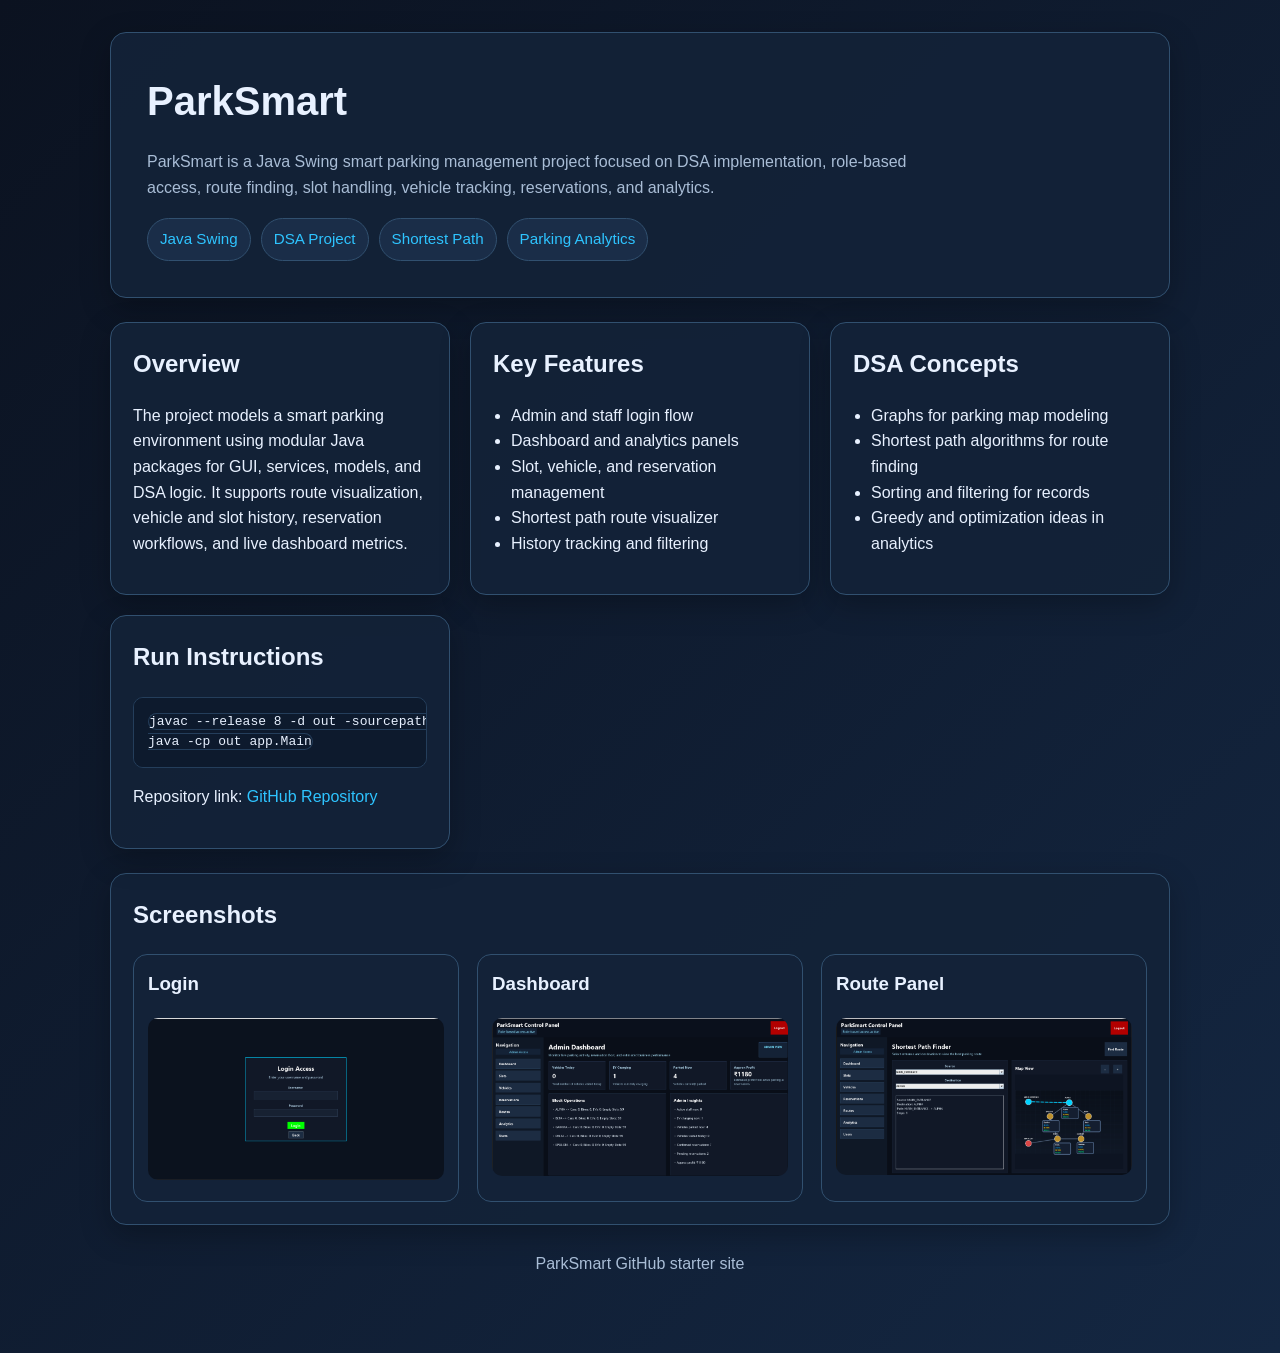
==== docs/index.html @ 6236d66e "Move docs folder to repository root for GitHub Pages" ====
<!DOCTYPE html>
<html lang="en">
<head>
    <meta charset="UTF-8">
    <meta name="viewport" content="width=device-width, initial-scale=1.0">
    <title>ParkSmart</title>
    <style>
        :root {
            --bg: #0b1220;
            --panel: #132238;
            --panel-2: #1a2d48;
            --text: #e8f1ff;
            --muted: #a9bdd6;
            --accent: #2ec4ff;
            --border: #31506f;
        }

        * {
            box-sizing: border-box;
        }

        body {
            margin: 0;
            font-family: Arial, sans-serif;
            background: linear-gradient(135deg, #0b1220, #142742);
            color: var(--text);
            line-height: 1.6;
        }

        .container {
            max-width: 1100px;
            margin: 0 auto;
            padding: 32px 20px 60px;
        }

        .hero,
        .card {
            background: rgba(19, 34, 56, 0.92);
            border: 1px solid var(--border);
            border-radius: 16px;
            box-shadow: 0 10px 30px rgba(0, 0, 0, 0.25);
        }

        .hero {
            padding: 36px;
            margin-bottom: 24px;
        }

        h1,
        h2,
        h3 {
            margin-top: 0;
        }

        h1 {
            font-size: 2.5rem;
            margin-bottom: 10px;
        }

        .subtitle {
            color: var(--muted);
            max-width: 760px;
        }

        .badges {
            display: flex;
            flex-wrap: wrap;
            gap: 10px;
            margin-top: 18px;
        }

        .badge {
            background: var(--panel-2);
            border: 1px solid var(--border);
            color: var(--accent);
            padding: 8px 12px;
            border-radius: 999px;
            font-size: 0.95rem;
        }

        .grid {
            display: grid;
            grid-template-columns: repeat(auto-fit, minmax(280px, 1fr));
            gap: 20px;
        }

        .card {
            padding: 22px;
        }

        ul {
            padding-left: 18px;
        }

        code,
        pre {
            background: #0d1a2d;
            border: 1px solid #243e5b;
            border-radius: 10px;
        }

        pre {
            padding: 14px;
            overflow-x: auto;
        }

        a {
            color: var(--accent);
            text-decoration: none;
        }

        a:hover {
            text-decoration: underline;
        }

        .shots {
            display: grid;
            grid-template-columns: repeat(auto-fit, minmax(260px, 1fr));
            gap: 18px;
        }

        .shot {
            background: var(--panel);
            border: 1px solid var(--border);
            border-radius: 14px;
            padding: 14px;
        }

        .placeholder {
            height: 170px;
            border-radius: 10px;
            border: 1px dashed #4d6d8f;
            display: flex;
            align-items: center;
            justify-content: center;
            color: var(--muted);
            background: #101c30;
        }

        .footer {
            color: var(--muted);
            margin-top: 26px;
            text-align: center;
        }
    </style>
</head>
<body>
    <div class="container">
        <section class="hero">
            <h1>ParkSmart</h1>
            <p class="subtitle">
                ParkSmart is a Java Swing smart parking management project focused on DSA implementation, role-based access, route finding, slot handling, vehicle tracking, reservations, and analytics.
            </p>

            <div class="badges">
                <span class="badge">Java Swing</span>
                <span class="badge">DSA Project</span>
                <span class="badge">Shortest Path</span>
                <span class="badge">Parking Analytics</span>
            </div>
        </section>

        <div class="grid">
            <section class="card">
                <h2>Overview</h2>
                <p>
                    The project models a smart parking environment using modular Java packages for GUI, services, models, and DSA logic. It supports route visualization, vehicle and slot history, reservation workflows, and live dashboard metrics.
                </p>
            </section>

            <section class="card">
                <h2>Key Features</h2>
                <ul>
                    <li>Admin and staff login flow</li>
                    <li>Dashboard and analytics panels</li>
                    <li>Slot, vehicle, and reservation management</li>
                    <li>Shortest path route visualizer</li>
                    <li>History tracking and filtering</li>
                </ul>
            </section>

            <section class="card">
                <h2>DSA Concepts</h2>
                <ul>
                    <li>Graphs for parking map modeling</li>
                    <li>Shortest path algorithms for route finding</li>
                    <li>Sorting and filtering for records</li>
                    <li>Greedy and optimization ideas in analytics</li>
                </ul>
            </section>

            <section class="card">
                <h2>Run Instructions</h2>
                <pre><code>javac --release 8 -d out -sourcepath src src/app/Main.java
java -cp out app.Main</code></pre>
                <p>
                    Repository link:
                    <a href="https://github.com/TAditya007/SEM-3-Project-ParkSmart-" target="_blank" rel="noopener noreferrer">
                        GitHub Repository
                    </a>
                </p>
            </section>
        </div>

        <section class="card" style="margin-top: 24px;">
            <h2>Screenshots</h2>
            <div class="shots">
                <div class="shot">
                    <h3>Login</h3>
                    <img src="../Parksmart/screenshots/login.png" alt="ParkSmart login screen" style="width: 100%; border-radius: 10px;">
                </div>
                <div class="shot">
                    <h3>Dashboard</h3>
                    <img src="../Parksmart/screenshots/dashboard.png" alt="ParkSmart dashboard" style="width: 100%; border-radius: 10px;">
                </div>
                <div class="shot">
                    <h3>Route Panel</h3>
                    <img src="../Parksmart/screenshots/route-panel.png" alt="ParkSmart route panel" style="width: 100%; border-radius: 10px;">
                </div>
            </div>
        </section>

        <p class="footer">ParkSmart GitHub starter site</p>
    </div>
</body>
</html>
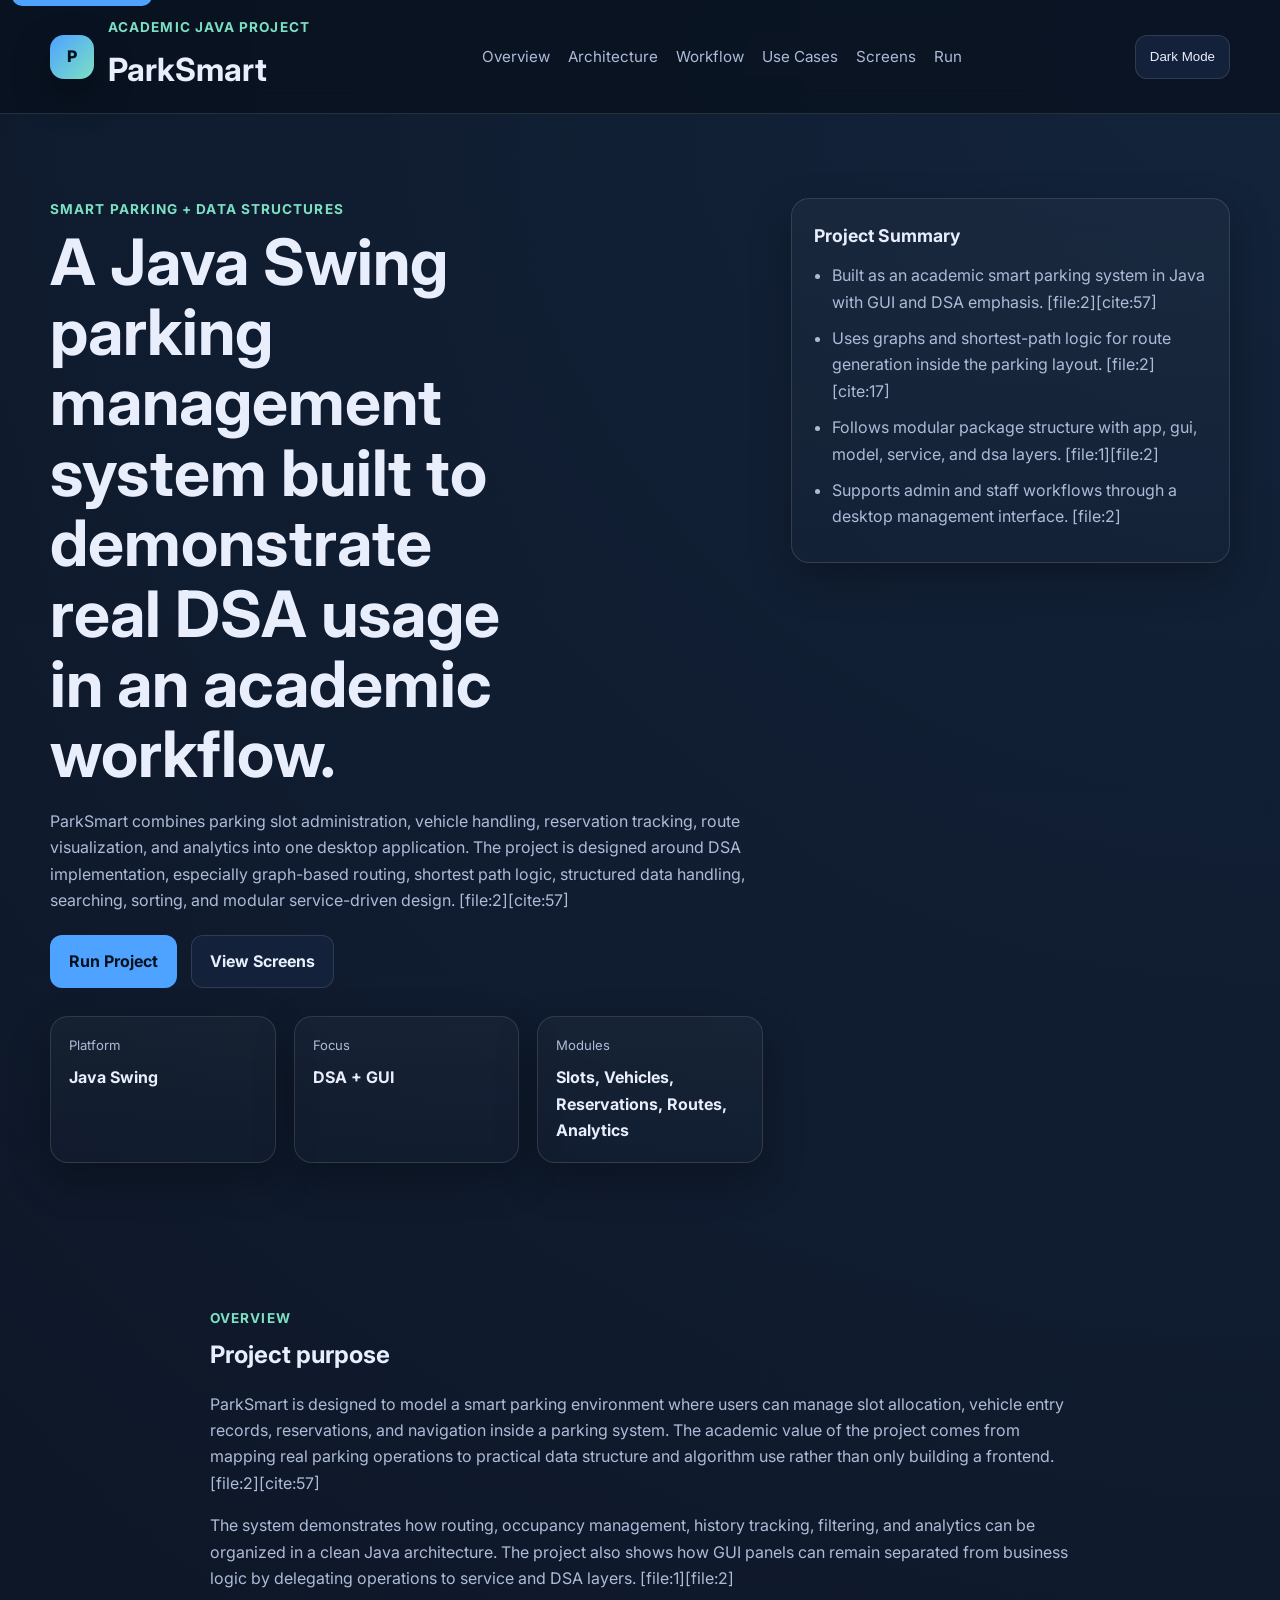
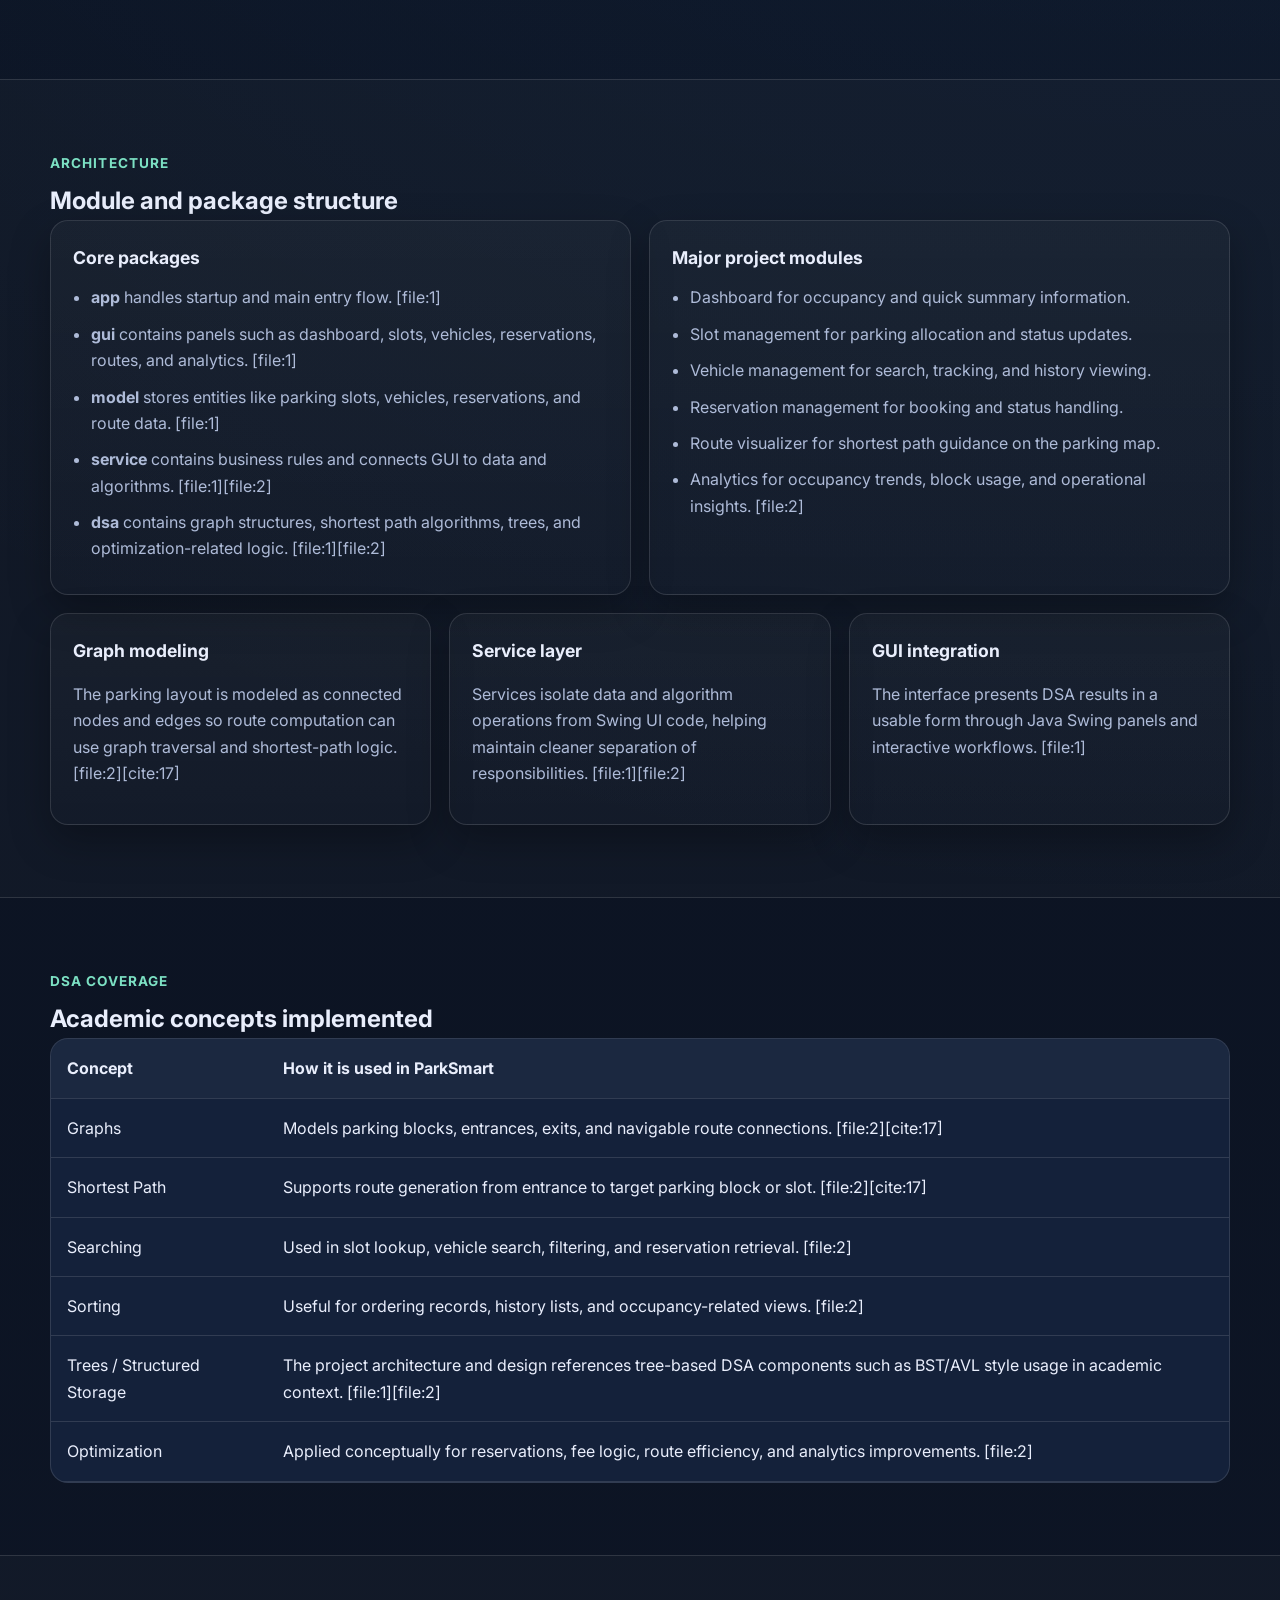
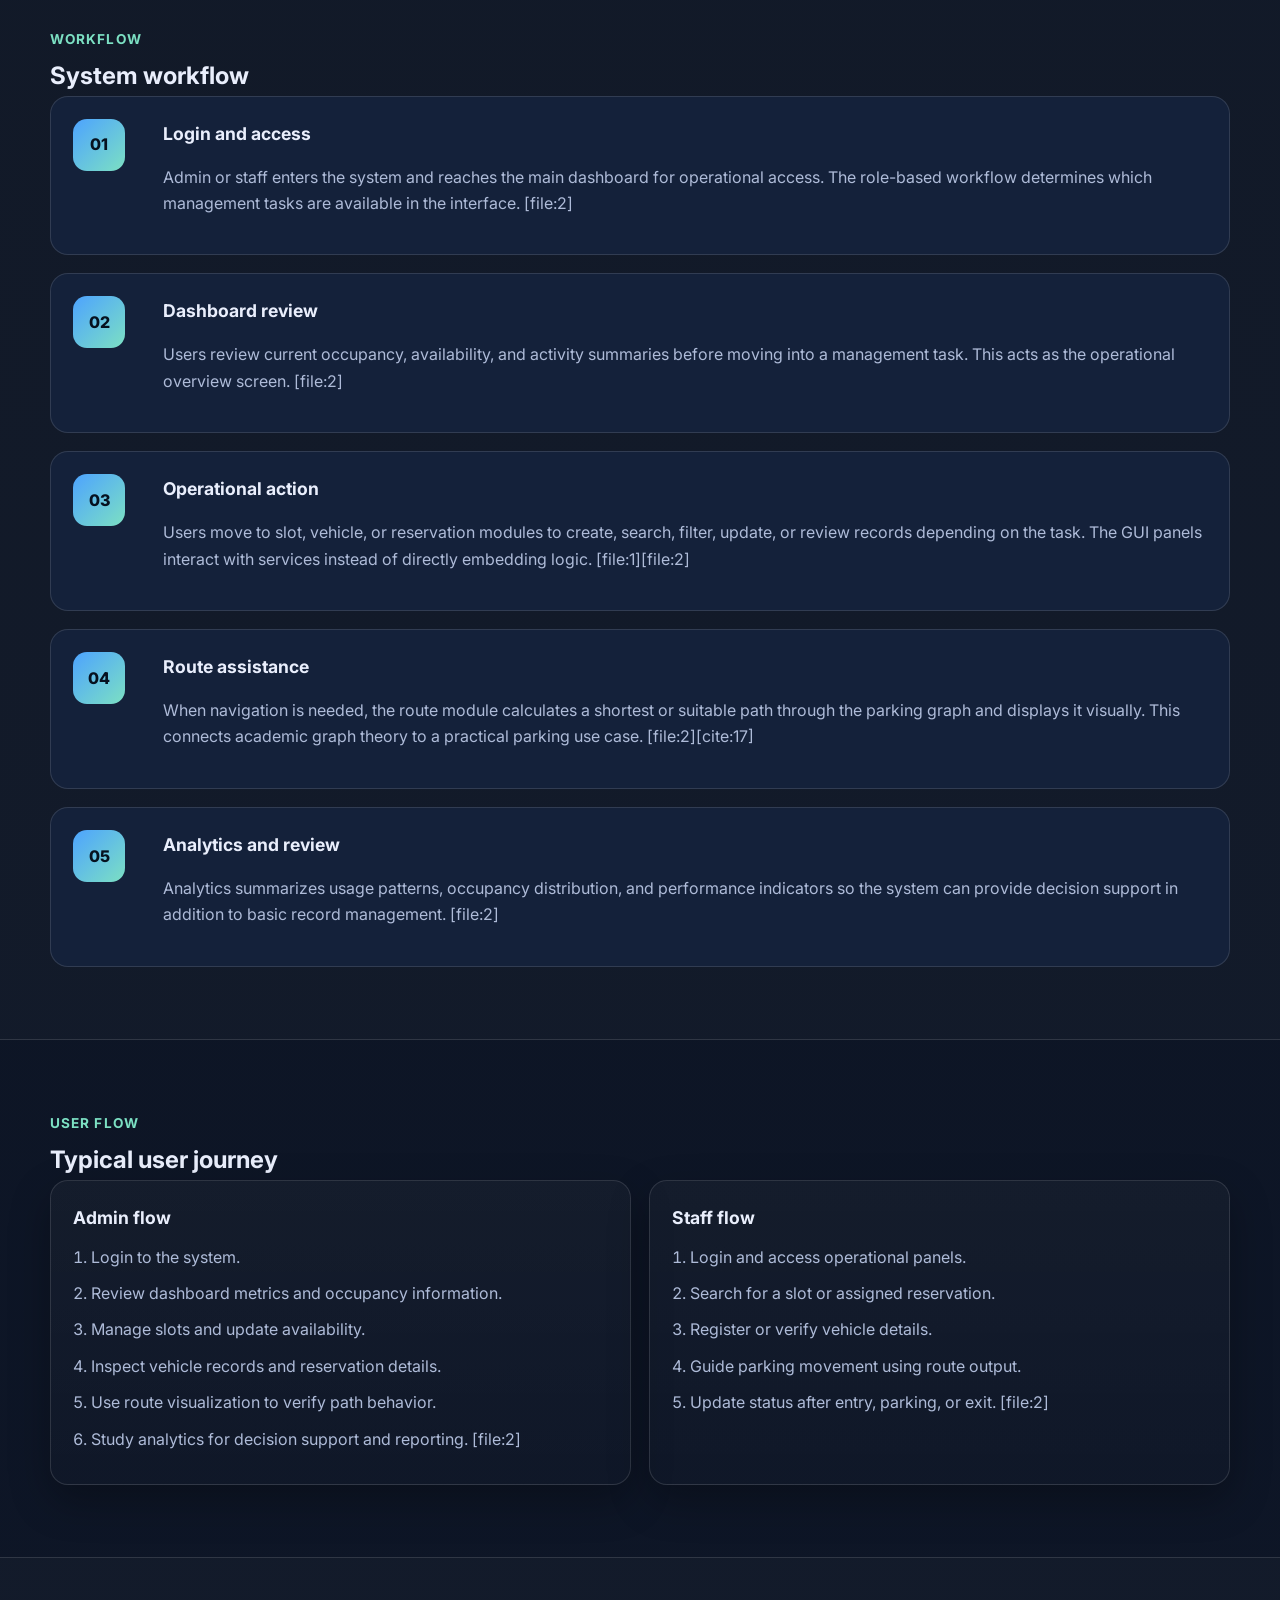
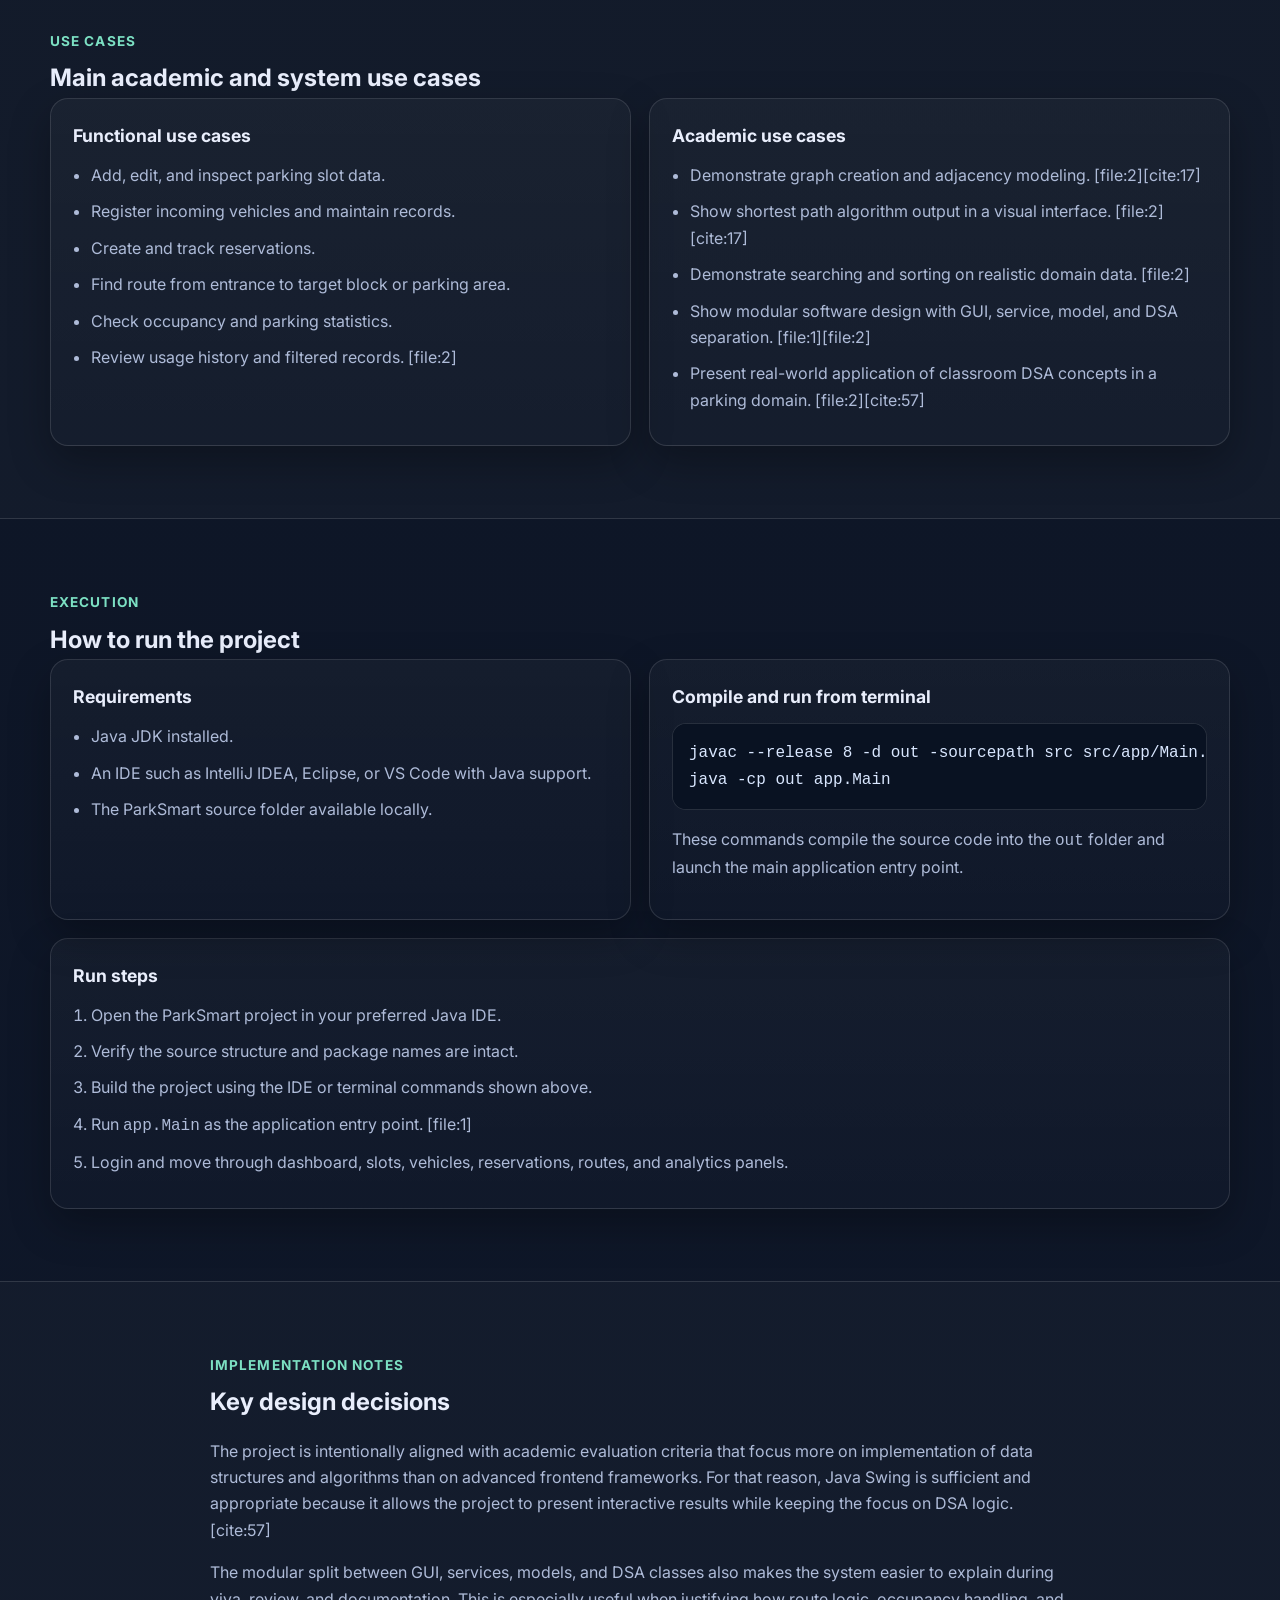
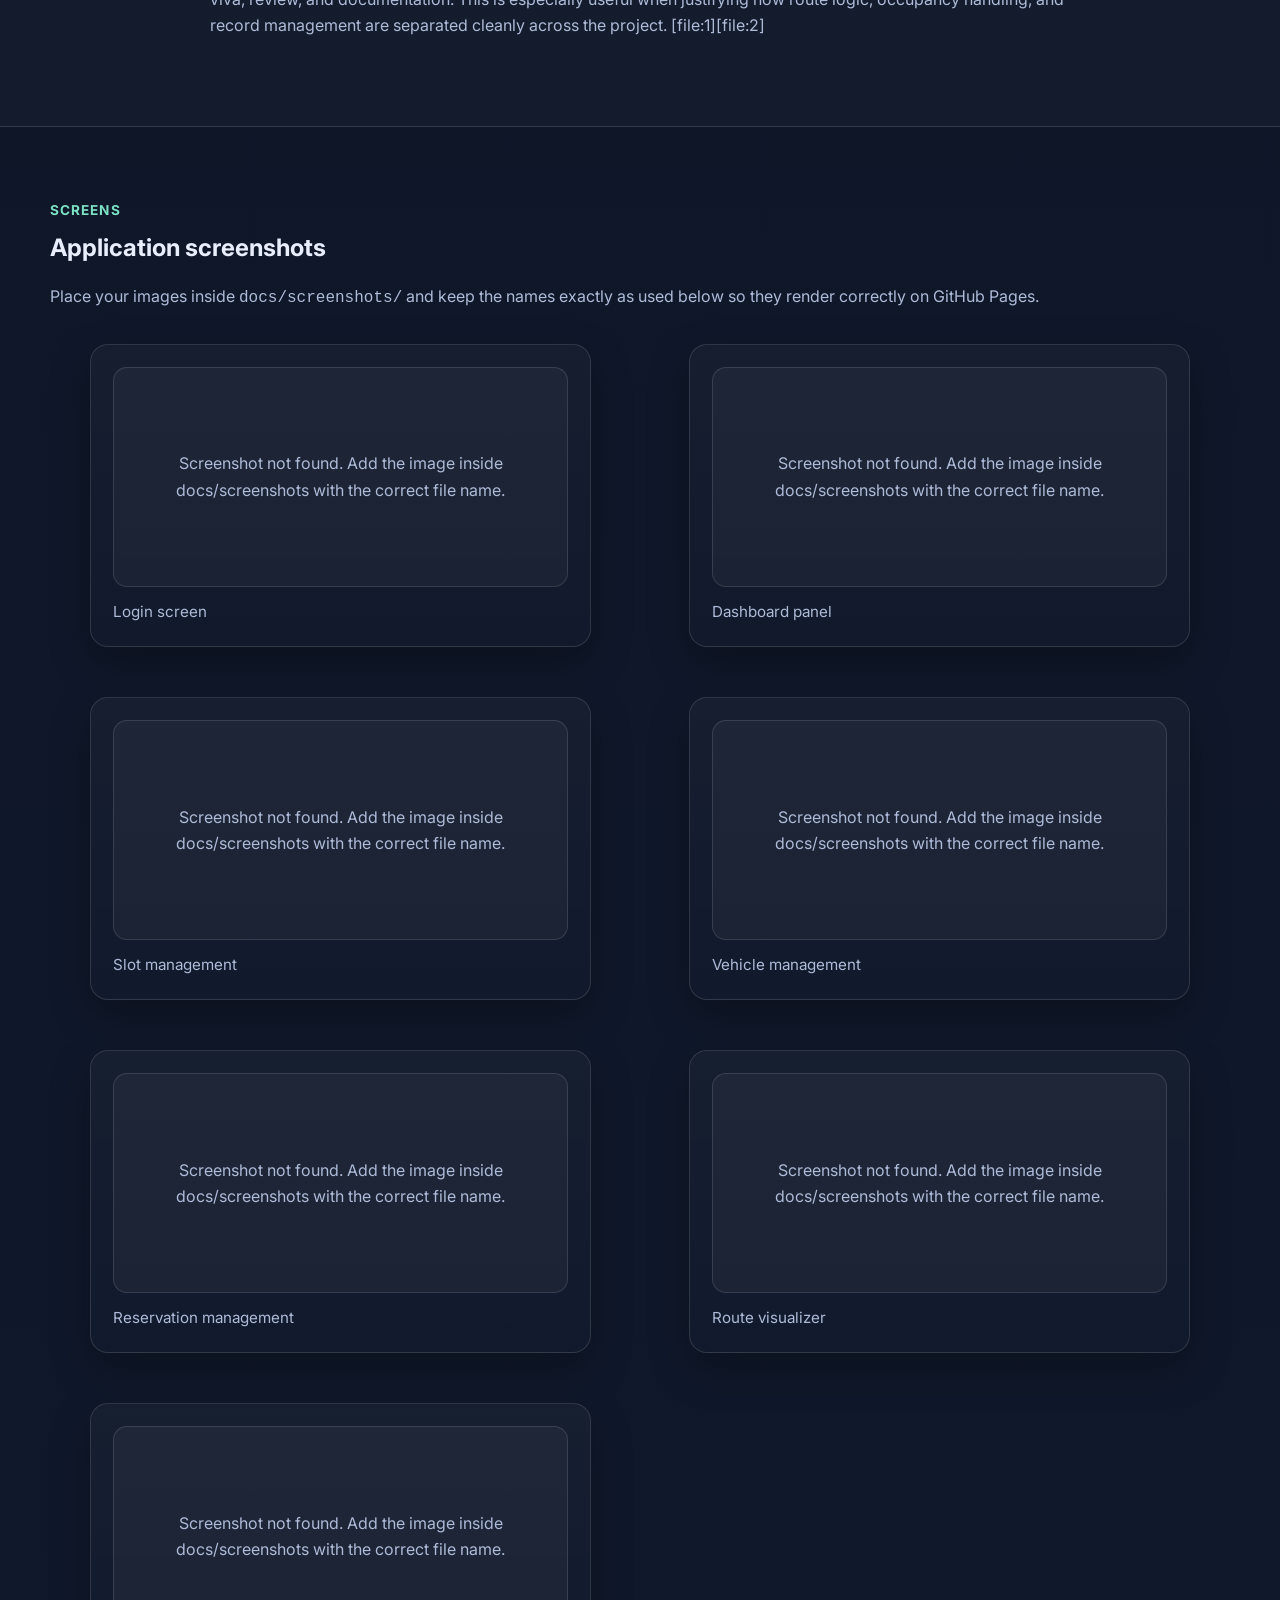
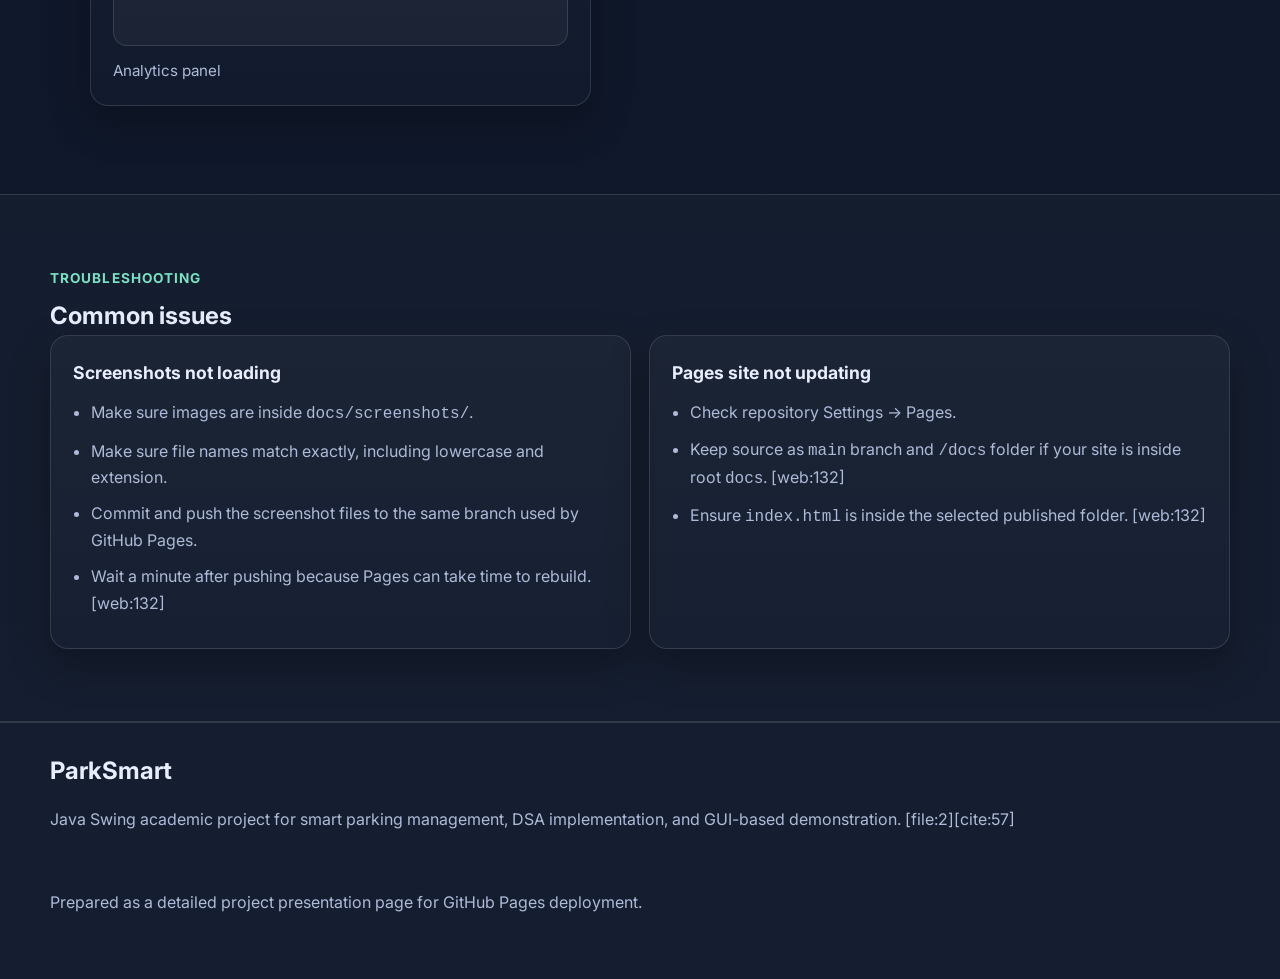
==== commit 70cb7a66: "Add detailed ParkSmart GitHub Pages site" ====
--- a/docs/index.html
+++ b/docs/index.html
@@ -1,226 +1,440 @@
 <!DOCTYPE html>
 <html lang="en">
 <head>
-    <meta charset="UTF-8">
-    <meta name="viewport" content="width=device-width, initial-scale=1.0">
-    <title>ParkSmart</title>
-    <style>
-        :root {
-            --bg: #0b1220;
-            --panel: #132238;
-            --panel-2: #1a2d48;
-            --text: #e8f1ff;
-            --muted: #a9bdd6;
-            --accent: #2ec4ff;
-            --border: #31506f;
-        }
-
-        * {
-            box-sizing: border-box;
-        }
-
-        body {
-            margin: 0;
-            font-family: Arial, sans-serif;
-            background: linear-gradient(135deg, #0b1220, #142742);
-            color: var(--text);
-            line-height: 1.6;
-        }
-
-        .container {
-            max-width: 1100px;
-            margin: 0 auto;
-            padding: 32px 20px 60px;
-        }
-
-        .hero,
-        .card {
-            background: rgba(19, 34, 56, 0.92);
-            border: 1px solid var(--border);
-            border-radius: 16px;
-            box-shadow: 0 10px 30px rgba(0, 0, 0, 0.25);
-        }
-
-        .hero {
-            padding: 36px;
-            margin-bottom: 24px;
-        }
-
-        h1,
-        h2,
-        h3 {
-            margin-top: 0;
-        }
-
-        h1 {
-            font-size: 2.5rem;
-            margin-bottom: 10px;
-        }
-
-        .subtitle {
-            color: var(--muted);
-            max-width: 760px;
-        }
-
-        .badges {
-            display: flex;
-            flex-wrap: wrap;
-            gap: 10px;
-            margin-top: 18px;
-        }
-
-        .badge {
-            background: var(--panel-2);
-            border: 1px solid var(--border);
-            color: var(--accent);
-            padding: 8px 12px;
-            border-radius: 999px;
-            font-size: 0.95rem;
-        }
-
-        .grid {
-            display: grid;
-            grid-template-columns: repeat(auto-fit, minmax(280px, 1fr));
-            gap: 20px;
-        }
-
-        .card {
-            padding: 22px;
-        }
-
-        ul {
-            padding-left: 18px;
-        }
-
-        code,
-        pre {
-            background: #0d1a2d;
-            border: 1px solid #243e5b;
-            border-radius: 10px;
-        }
-
-        pre {
-            padding: 14px;
-            overflow-x: auto;
-        }
-
-        a {
-            color: var(--accent);
-            text-decoration: none;
-        }
-
-        a:hover {
-            text-decoration: underline;
-        }
-
-        .shots {
-            display: grid;
-            grid-template-columns: repeat(auto-fit, minmax(260px, 1fr));
-            gap: 18px;
-        }
-
-        .shot {
-            background: var(--panel);
-            border: 1px solid var(--border);
-            border-radius: 14px;
-            padding: 14px;
-        }
-
-        .placeholder {
-            height: 170px;
-            border-radius: 10px;
-            border: 1px dashed #4d6d8f;
-            display: flex;
-            align-items: center;
-            justify-content: center;
-            color: var(--muted);
-            background: #101c30;
-        }
-
-        .footer {
-            color: var(--muted);
-            margin-top: 26px;
-            text-align: center;
-        }
-    </style>
+  <meta charset="UTF-8" />
+  <meta name="viewport" content="width=device-width, initial-scale=1.0" />
+  <title>ParkSmart | Smart Parking DSA Project</title>
+  <meta name="description" content="ParkSmart is a Java Swing smart parking management system built as an academic DSA project with graphs, shortest path algorithms, slot management, vehicle tracking, reservations, analytics, and admin/staff workflows.">
+  <link rel="preconnect" href="https://fonts.googleapis.com">
+  <link rel="preconnect" href="https://fonts.gstatic.com" crossorigin>
+  <link href="https://fonts.googleapis.com/css2?family=Inter:wght@400;500;600;700;800&display=swap" rel="stylesheet">
+  <link rel="stylesheet" href="style.css" />
 </head>
 <body>
-    <div class="container">
-        <section class="hero">
-            <h1>ParkSmart</h1>
-            <p class="subtitle">
-                ParkSmart is a Java Swing smart parking management project focused on DSA implementation, role-based access, route finding, slot handling, vehicle tracking, reservations, and analytics.
-            </p>
-
-            <div class="badges">
-                <span class="badge">Java Swing</span>
-                <span class="badge">DSA Project</span>
-                <span class="badge">Shortest Path</span>
-                <span class="badge">Parking Analytics</span>
+  <a class="skip-link" href="#main-content">Skip to content</a>
+
+  <header class="site-header">
+    <div class="container nav-wrap">
+      <div class="brand">
+        <div class="brand-mark" aria-hidden="true">P</div>
+        <div>
+          <p class="eyebrow">Academic Java Project</p>
+          <h1>ParkSmart</h1>
+        </div>
+      </div>
+
+      <nav class="site-nav" aria-label="Primary navigation">
+        <a href="#overview">Overview</a>
+        <a href="#architecture">Architecture</a>
+        <a href="#workflow">Workflow</a>
+        <a href="#use-cases">Use Cases</a>
+        <a href="#screens">Screens</a>
+        <a href="#run">Run</a>
+      </nav>
+
+      <button class="theme-toggle" data-theme-toggle aria-label="Toggle theme">
+        <span>Theme</span>
+      </button>
+    </div>
+  </header>
+
+  <main id="main-content">
+    <section class="hero section">
+      <div class="container hero-grid">
+        <div>
+          <p class="section-tag">Smart Parking + Data Structures</p>
+          <h2 class="hero-title">A Java Swing parking management system built to demonstrate real DSA usage in an academic workflow.</h2>
+          <p class="hero-text">
+            ParkSmart combines parking slot administration, vehicle handling, reservation tracking, route visualization, and analytics into one desktop application. The project is designed around DSA implementation, especially graph-based routing, shortest path logic, structured data handling, searching, sorting, and modular service-driven design. [file:2][cite:57]
+          </p>
+
+          <div class="hero-actions">
+            <a class="btn btn-primary" href="#run">Run Project</a>
+            <a class="btn btn-secondary" href="#screens">View Screens</a>
+          </div>
+
+          <div class="hero-stats">
+            <article class="stat-card">
+              <span class="stat-label">Platform</span>
+              <strong>Java Swing</strong>
+            </article>
+            <article class="stat-card">
+              <span class="stat-label">Focus</span>
+              <strong>DSA + GUI</strong>
+            </article>
+            <article class="stat-card">
+              <span class="stat-label">Modules</span>
+              <strong>Slots, Vehicles, Reservations, Routes, Analytics</strong>
+            </article>
+          </div>
+        </div>
+
+        <aside class="hero-panel">
+          <h3>Project Summary</h3>
+          <ul class="info-list">
+            <li>Built as an academic smart parking system in Java with GUI and DSA emphasis. [file:2][cite:57]</li>
+            <li>Uses graphs and shortest-path logic for route generation inside the parking layout. [file:2][cite:17]</li>
+            <li>Follows modular package structure with app, gui, model, service, and dsa layers. [file:1][file:2]</li>
+            <li>Supports admin and staff workflows through a desktop management interface. [file:2]</li>
+          </ul>
+        </aside>
+      </div>
+    </section>
+
+    <section id="overview" class="section">
+      <div class="container narrow">
+        <p class="section-tag">Overview</p>
+        <h2>Project purpose</h2>
+        <p>
+          ParkSmart is designed to model a smart parking environment where users can manage slot allocation, vehicle entry records, reservations, and navigation inside a parking system. The academic value of the project comes from mapping real parking operations to practical data structure and algorithm use rather than only building a frontend. [file:2][cite:57]
+        </p>
+        <p>
+          The system demonstrates how routing, occupancy management, history tracking, filtering, and analytics can be organized in a clean Java architecture. The project also shows how GUI panels can remain separated from business logic by delegating operations to service and DSA layers. [file:1][file:2]
+        </p>
+      </div>
+    </section>
+
+    <section id="architecture" class="section alt-section">
+      <div class="container">
+        <p class="section-tag">Architecture</p>
+        <h2>Module and package structure</h2>
+
+        <div class="grid two">
+          <article class="card">
+            <h3>Core packages</h3>
+            <ul class="info-list">
+              <li><strong>app</strong> handles startup and main entry flow. [file:1]</li>
+              <li><strong>gui</strong> contains panels such as dashboard, slots, vehicles, reservations, routes, and analytics. [file:1]</li>
+              <li><strong>model</strong> stores entities like parking slots, vehicles, reservations, and route data. [file:1]</li>
+              <li><strong>service</strong> contains business rules and connects GUI to data and algorithms. [file:1][file:2]</li>
+              <li><strong>dsa</strong> contains graph structures, shortest path algorithms, trees, and optimization-related logic. [file:1][file:2]</li>
+            </ul>
+          </article>
+
+          <article class="card">
+            <h3>Major project modules</h3>
+            <ul class="info-list">
+              <li>Dashboard for occupancy and quick summary information.</li>
+              <li>Slot management for parking allocation and status updates.</li>
+              <li>Vehicle management for search, tracking, and history viewing.</li>
+              <li>Reservation management for booking and status handling.</li>
+              <li>Route visualizer for shortest path guidance on the parking map.</li>
+              <li>Analytics for occupancy trends, block usage, and operational insights. [file:2]</li>
+            </ul>
+          </article>
+        </div>
+
+        <div class="grid three">
+          <article class="mini-card">
+            <h3>Graph modeling</h3>
+            <p>The parking layout is modeled as connected nodes and edges so route computation can use graph traversal and shortest-path logic. [file:2][cite:17]</p>
+          </article>
+          <article class="mini-card">
+            <h3>Service layer</h3>
+            <p>Services isolate data and algorithm operations from Swing UI code, helping maintain cleaner separation of responsibilities. [file:1][file:2]</p>
+          </article>
+          <article class="mini-card">
+            <h3>GUI integration</h3>
+            <p>The interface presents DSA results in a usable form through Java Swing panels and interactive workflows. [file:1]</p>
+          </article>
+        </div>
+      </div>
+    </section>
+
+    <section class="section">
+      <div class="container">
+        <p class="section-tag">DSA Coverage</p>
+        <h2>Academic concepts implemented</h2>
+
+        <div class="table-wrap">
+          <table>
+            <thead>
+              <tr>
+                <th>Concept</th>
+                <th>How it is used in ParkSmart</th>
+              </tr>
+            </thead>
+            <tbody>
+              <tr>
+                <td>Graphs</td>
+                <td>Models parking blocks, entrances, exits, and navigable route connections. [file:2][cite:17]</td>
+              </tr>
+              <tr>
+                <td>Shortest Path</td>
+                <td>Supports route generation from entrance to target parking block or slot. [file:2][cite:17]</td>
+              </tr>
+              <tr>
+                <td>Searching</td>
+                <td>Used in slot lookup, vehicle search, filtering, and reservation retrieval. [file:2]</td>
+              </tr>
+              <tr>
+                <td>Sorting</td>
+                <td>Useful for ordering records, history lists, and occupancy-related views. [file:2]</td>
+              </tr>
+              <tr>
+                <td>Trees / Structured Storage</td>
+                <td>The project architecture and design references tree-based DSA components such as BST/AVL style usage in academic context. [file:1][file:2]</td>
+              </tr>
+              <tr>
+                <td>Optimization</td>
+                <td>Applied conceptually for reservations, fee logic, route efficiency, and analytics improvements. [file:2]</td>
+              </tr>
+            </tbody>
+          </table>
+        </div>
+      </div>
+    </section>
+
+    <section id="workflow" class="section alt-section">
+      <div class="container">
+        <p class="section-tag">Workflow</p>
+        <h2>System workflow</h2>
+
+        <div class="timeline">
+          <article class="timeline-item">
+            <span class="step">01</span>
+            <div>
+              <h3>Login and access</h3>
+              <p>Admin or staff enters the system and reaches the main dashboard for operational access. The role-based workflow determines which management tasks are available in the interface. [file:2]</p>
             </div>
-        </section>
-
-        <div class="grid">
-            <section class="card">
-                <h2>Overview</h2>
-                <p>
-                    The project models a smart parking environment using modular Java packages for GUI, services, models, and DSA logic. It supports route visualization, vehicle and slot history, reservation workflows, and live dashboard metrics.
-                </p>
-            </section>
-
-            <section class="card">
-                <h2>Key Features</h2>
-                <ul>
-                    <li>Admin and staff login flow</li>
-                    <li>Dashboard and analytics panels</li>
-                    <li>Slot, vehicle, and reservation management</li>
-                    <li>Shortest path route visualizer</li>
-                    <li>History tracking and filtering</li>
-                </ul>
-            </section>
-
-            <section class="card">
-                <h2>DSA Concepts</h2>
-                <ul>
-                    <li>Graphs for parking map modeling</li>
-                    <li>Shortest path algorithms for route finding</li>
-                    <li>Sorting and filtering for records</li>
-                    <li>Greedy and optimization ideas in analytics</li>
-                </ul>
-            </section>
-
-            <section class="card">
-                <h2>Run Instructions</h2>
-                <pre><code>javac --release 8 -d out -sourcepath src src/app/Main.java
+          </article>
+
+          <article class="timeline-item">
+            <span class="step">02</span>
+            <div>
+              <h3>Dashboard review</h3>
+              <p>Users review current occupancy, availability, and activity summaries before moving into a management task. This acts as the operational overview screen. [file:2]</p>
+            </div>
+          </article>
+
+          <article class="timeline-item">
+            <span class="step">03</span>
+            <div>
+              <h3>Operational action</h3>
+              <p>Users move to slot, vehicle, or reservation modules to create, search, filter, update, or review records depending on the task. The GUI panels interact with services instead of directly embedding logic. [file:1][file:2]</p>
+            </div>
+          </article>
+
+          <article class="timeline-item">
+            <span class="step">04</span>
+            <div>
+              <h3>Route assistance</h3>
+              <p>When navigation is needed, the route module calculates a shortest or suitable path through the parking graph and displays it visually. This connects academic graph theory to a practical parking use case. [file:2][cite:17]</p>
+            </div>
+          </article>
+
+          <article class="timeline-item">
+            <span class="step">05</span>
+            <div>
+              <h3>Analytics and review</h3>
+              <p>Analytics summarizes usage patterns, occupancy distribution, and performance indicators so the system can provide decision support in addition to basic record management. [file:2]</p>
+            </div>
+          </article>
+        </div>
+      </div>
+    </section>
+
+    <section class="section">
+      <div class="container">
+        <p class="section-tag">User Flow</p>
+        <h2>Typical user journey</h2>
+
+        <div class="grid two">
+          <article class="card">
+            <h3>Admin flow</h3>
+            <ol class="ordered-list">
+              <li>Login to the system.</li>
+              <li>Review dashboard metrics and occupancy information.</li>
+              <li>Manage slots and update availability.</li>
+              <li>Inspect vehicle records and reservation details.</li>
+              <li>Use route visualization to verify path behavior.</li>
+              <li>Study analytics for decision support and reporting. [file:2]</li>
+            </ol>
+          </article>
+
+          <article class="card">
+            <h3>Staff flow</h3>
+            <ol class="ordered-list">
+              <li>Login and access operational panels.</li>
+              <li>Search for a slot or assigned reservation.</li>
+              <li>Register or verify vehicle details.</li>
+              <li>Guide parking movement using route output.</li>
+              <li>Update status after entry, parking, or exit. [file:2]</li>
+            </ol>
+          </article>
+        </div>
+      </div>
+    </section>
+
+    <section id="use-cases" class="section alt-section">
+      <div class="container">
+        <p class="section-tag">Use Cases</p>
+        <h2>Main academic and system use cases</h2>
+
+        <div class="grid two">
+          <article class="card">
+            <h3>Functional use cases</h3>
+            <ul class="info-list">
+              <li>Add, edit, and inspect parking slot data.</li>
+              <li>Register incoming vehicles and maintain records.</li>
+              <li>Create and track reservations.</li>
+              <li>Find route from entrance to target block or parking area.</li>
+              <li>Check occupancy and parking statistics.</li>
+              <li>Review usage history and filtered records. [file:2]</li>
+            </ul>
+          </article>
+
+          <article class="card">
+            <h3>Academic use cases</h3>
+            <ul class="info-list">
+              <li>Demonstrate graph creation and adjacency modeling. [file:2][cite:17]</li>
+              <li>Show shortest path algorithm output in a visual interface. [file:2][cite:17]</li>
+              <li>Demonstrate searching and sorting on realistic domain data. [file:2]</li>
+              <li>Show modular software design with GUI, service, model, and DSA separation. [file:1][file:2]</li>
+              <li>Present real-world application of classroom DSA concepts in a parking domain. [file:2][cite:57]</li>
+            </ul>
+          </article>
+        </div>
+      </div>
+    </section>
+
+    <section id="run" class="section">
+      <div class="container">
+        <p class="section-tag">Execution</p>
+        <h2>How to run the project</h2>
+
+        <div class="grid two">
+          <article class="card">
+            <h3>Requirements</h3>
+            <ul class="info-list">
+              <li>Java JDK installed.</li>
+              <li>An IDE such as IntelliJ IDEA, Eclipse, or VS Code with Java support.</li>
+              <li>The ParkSmart source folder available locally.</li>
+            </ul>
+          </article>
+
+          <article class="card">
+            <h3>Compile and run from terminal</h3>
+            <pre><code>javac --release 8 -d out -sourcepath src src/app/Main.java
 java -cp out app.Main</code></pre>
-                <p>
-                    Repository link:
-                    <a href="https://github.com/TAditya007/SEM-3-Project-ParkSmart-" target="_blank" rel="noopener noreferrer">
-                        GitHub Repository
-                    </a>
-                </p>
-            </section>
-        </div>
-
-        <section class="card" style="margin-top: 24px;">
-            <h2>Screenshots</h2>
-            <div class="shots">
-                <div class="shot">
-                    <h3>Login</h3>
-                    <img src="../Parksmart/screenshots/login.png" alt="ParkSmart login screen" style="width: 100%; border-radius: 10px;">
-                </div>
-                <div class="shot">
-                    <h3>Dashboard</h3>
-                    <img src="../Parksmart/screenshots/dashboard.png" alt="ParkSmart dashboard" style="width: 100%; border-radius: 10px;">
-                </div>
-                <div class="shot">
-                    <h3>Route Panel</h3>
-                    <img src="../Parksmart/screenshots/route-panel.png" alt="ParkSmart route panel" style="width: 100%; border-radius: 10px;">
-                </div>
-            </div>
-        </section>
-
-        <p class="footer">ParkSmart GitHub starter site</p>
+            <p class="note">These commands compile the source code into the <code>out</code> folder and launch the main application entry point.</p>
+          </article>
+        </div>
+
+        <article class="card wide-card">
+          <h3>Run steps</h3>
+          <ol class="ordered-list">
+            <li>Open the ParkSmart project in your preferred Java IDE.</li>
+            <li>Verify the source structure and package names are intact.</li>
+            <li>Build the project using the IDE or terminal commands shown above.</li>
+            <li>Run <code>app.Main</code> as the application entry point. [file:1]</li>
+            <li>Login and move through dashboard, slots, vehicles, reservations, routes, and analytics panels.</li>
+          </ol>
+        </article>
+      </div>
+    </section>
+
+    <section class="section alt-section">
+      <div class="container narrow">
+        <p class="section-tag">Implementation Notes</p>
+        <h2>Key design decisions</h2>
+        <p>
+          The project is intentionally aligned with academic evaluation criteria that focus more on implementation of data structures and algorithms than on advanced frontend frameworks. For that reason, Java Swing is sufficient and appropriate because it allows the project to present interactive results while keeping the focus on DSA logic. [cite:57]
+        </p>
+        <p>
+          The modular split between GUI, services, models, and DSA classes also makes the system easier to explain during viva, review, and documentation. This is especially useful when justifying how route logic, occupancy handling, and record management are separated cleanly across the project. [file:1][file:2]
+        </p>
+      </div>
+    </section>
+
+    <section id="screens" class="section">
+      <div class="container">
+        <p class="section-tag">Screens</p>
+        <h2>Application screenshots</h2>
+        <p class="section-intro">
+          Place your images inside <code>docs/screenshots/</code> and keep the names exactly as used below so they render correctly on GitHub Pages.
+        </p>
+
+        <div class="gallery">
+          <figure class="shot-card">
+            <img src="screenshots/login.png" alt="ParkSmart login screen" width="1280" height="720" loading="lazy">
+            <figcaption>Login screen</figcaption>
+          </figure>
+
+          <figure class="shot-card">
+            <img src="screenshots/dashboard.png" alt="ParkSmart dashboard panel" width="1280" height="720" loading="lazy">
+            <figcaption>Dashboard panel</figcaption>
+          </figure>
+
+          <figure class="shot-card">
+            <img src="screenshots/slots.png" alt="ParkSmart slot management panel" width="1280" height="720" loading="lazy">
+            <figcaption>Slot management</figcaption>
+          </figure>
+
+          <figure class="shot-card">
+            <img src="screenshots/vehicles.png" alt="ParkSmart vehicle management panel" width="1280" height="720" loading="lazy">
+            <figcaption>Vehicle management</figcaption>
+          </figure>
+
+          <figure class="shot-card">
+            <img src="screenshots/reservations.png" alt="ParkSmart reservation management panel" width="1280" height="720" loading="lazy">
+            <figcaption>Reservation management</figcaption>
+          </figure>
+
+          <figure class="shot-card">
+            <img src="screenshots/routes.png" alt="ParkSmart route visualizer panel" width="1280" height="720" loading="lazy">
+            <figcaption>Route visualizer</figcaption>
+          </figure>
+
+          <figure class="shot-card">
+            <img src="screenshots/analytics.png" alt="ParkSmart analytics panel" width="1280" height="720" loading="lazy">
+            <figcaption>Analytics panel</figcaption>
+          </figure>
+        </div>
+      </div>
+    </section>
+
+    <section class="section alt-section">
+      <div class="container">
+        <p class="section-tag">Troubleshooting</p>
+        <h2>Common issues</h2>
+
+        <div class="grid two">
+          <article class="card">
+            <h3>Screenshots not loading</h3>
+            <ul class="info-list">
+              <li>Make sure images are inside <code>docs/screenshots/</code>.</li>
+              <li>Make sure file names match exactly, including lowercase and extension.</li>
+              <li>Commit and push the screenshot files to the same branch used by GitHub Pages.</li>
+              <li>Wait a minute after pushing because Pages can take time to rebuild. [web:132]</li>
+            </ul>
+          </article>
+
+          <article class="card">
+            <h3>Pages site not updating</h3>
+            <ul class="info-list">
+              <li>Check repository Settings → Pages.</li>
+              <li>Keep source as <code>main</code> branch and <code>/docs</code> folder if your site is inside root <code>docs</code>. [web:132]</li>
+              <li>Ensure <code>index.html</code> is inside the selected published folder. [web:132]</li>
+            </ul>
+          </article>
+        </div>
+      </div>
+    </section>
+  </main>
+
+  <footer class="site-footer">
+    <div class="container footer-wrap">
+      <div>
+        <h2>ParkSmart</h2>
+        <p>Java Swing academic project for smart parking management, DSA implementation, and GUI-based demonstration. [file:2][cite:57]</p>
+      </div>
+      <div>
+        <p class="footer-note">Prepared as a detailed project presentation page for GitHub Pages deployment.</p>
+      </div>
     </div>
+  </footer>
+
+  <script src="script.js" defer></script>
 </body>
 </html>
--- a/docs/style.css
+++ b/docs/style.css
@@ -0,0 +1,442 @@
+:root,
+[data-theme="light"] {
+  --bg: #0b1220;
+  --bg-soft: #10192c;
+  --panel: #14213a;
+  --panel-2: #1a2b4d;
+  --line: rgba(255, 255, 255, 0.12);
+  --text: #e9eefc;
+  --muted: #aebbd8;
+  --primary: #4da3ff;
+  --primary-2: #78bbff;
+  --accent: #7ce0c3;
+  --shadow: 0 16px 40px rgba(0, 0, 0, 0.28);
+  --radius: 18px;
+  --radius-sm: 12px;
+  --container: 1180px;
+}
+
+[data-theme="dark"] {
+  --bg: #07101d;
+  --bg-soft: #0d1728;
+  --panel: #12203a;
+  --panel-2: #1a2b4a;
+  --line: rgba(255, 255, 255, 0.12);
+  --text: #eef4ff;
+  --muted: #a6b5d1;
+  --primary: #5aa8ff;
+  --primary-2: #8ac3ff;
+  --accent: #85e5cb;
+  --shadow: 0 16px 40px rgba(0, 0, 0, 0.35);
+}
+
+*,
+*::before,
+*::after {
+  box-sizing: border-box;
+}
+
+html {
+  scroll-behavior: smooth;
+}
+
+body {
+  margin: 0;
+  font-family: "Inter", sans-serif;
+  background:
+    radial-gradient(circle at top right, rgba(77, 163, 255, 0.12), transparent 28%),
+    linear-gradient(180deg, var(--bg) 0%, var(--bg-soft) 100%);
+  color: var(--text);
+  line-height: 1.65;
+}
+
+img {
+  max-width: 100%;
+  display: block;
+  border-radius: 14px;
+}
+
+a {
+  color: inherit;
+  text-decoration: none;
+}
+
+code,
+pre {
+  font-family: "Consolas", "Courier New", monospace;
+}
+
+.skip-link {
+  position: absolute;
+  left: 12px;
+  top: -40px;
+  background: var(--primary);
+  color: #04111f;
+  padding: 10px 14px;
+  border-radius: 10px;
+  z-index: 1000;
+}
+
+.skip-link:focus {
+  top: 12px;
+}
+
+.container {
+  width: min(100% - 32px, var(--container));
+  margin: 0 auto;
+}
+
+.narrow {
+  max-width: 860px;
+}
+
+.section {
+  padding: 72px 0;
+}
+
+.alt-section {
+  background: rgba(255, 255, 255, 0.02);
+  border-top: 1px solid var(--line);
+  border-bottom: 1px solid var(--line);
+}
+
+.site-header {
+  position: sticky;
+  top: 0;
+  z-index: 50;
+  backdrop-filter: blur(14px);
+  background: rgba(7, 16, 29, 0.72);
+  border-bottom: 1px solid var(--line);
+}
+
+.nav-wrap {
+  display: flex;
+  align-items: center;
+  justify-content: space-between;
+  gap: 20px;
+  padding: 16px 0;
+}
+
+.brand {
+  display: flex;
+  align-items: center;
+  gap: 14px;
+}
+
+.brand-mark {
+  width: 44px;
+  height: 44px;
+  display: grid;
+  place-items: center;
+  background: linear-gradient(135deg, var(--primary), var(--accent));
+  color: #04111f;
+  font-weight: 800;
+  border-radius: 14px;
+  box-shadow: var(--shadow);
+}
+
+.eyebrow,
+.section-tag {
+  margin: 0 0 6px;
+  color: var(--accent);
+  font-size: 0.85rem;
+  font-weight: 700;
+  letter-spacing: 0.08em;
+  text-transform: uppercase;
+}
+
+.brand h1,
+.hero-title,
+h2,
+h3 {
+  margin: 0;
+}
+
+.site-nav {
+  display: flex;
+  gap: 18px;
+  flex-wrap: wrap;
+}
+
+.site-nav a {
+  color: var(--muted);
+  font-size: 0.95rem;
+}
+
+.site-nav a:hover,
+.site-nav a:focus-visible {
+  color: var(--text);
+}
+
+.theme-toggle {
+  border: 1px solid var(--line);
+  background: var(--panel);
+  color: var(--text);
+  padding: 10px 14px;
+  border-radius: 12px;
+  min-height: 44px;
+}
+
+.hero {
+  padding-top: 84px;
+}
+
+.hero-grid {
+  display: grid;
+  grid-template-columns: 1.3fr 0.8fr;
+  gap: 28px;
+  align-items: start;
+}
+
+.hero-title {
+  font-size: clamp(2.2rem, 5vw, 4rem);
+  line-height: 1.1;
+  margin-bottom: 18px;
+  max-width: 12ch;
+}
+
+.hero-text,
+.section-intro,
+.note,
+p {
+  color: var(--muted);
+}
+
+.hero-text {
+  max-width: 70ch;
+  margin-bottom: 22px;
+}
+
+.hero-actions {
+  display: flex;
+  gap: 14px;
+  flex-wrap: wrap;
+  margin-bottom: 28px;
+}
+
+.btn {
+  display: inline-flex;
+  align-items: center;
+  justify-content: center;
+  min-height: 46px;
+  padding: 12px 18px;
+  border-radius: 12px;
+  border: 1px solid var(--line);
+  font-weight: 700;
+}
+
+.btn-primary {
+  background: var(--primary);
+  color: #07101d;
+  border-color: transparent;
+}
+
+.btn-secondary {
+  background: var(--panel);
+  color: var(--text);
+}
+
+.hero-stats,
+.grid,
+.gallery {
+  display: grid;
+  gap: 18px;
+}
+
+.hero-stats {
+  grid-template-columns: repeat(3, minmax(0, 1fr));
+}
+
+.stat-card,
+.card,
+.mini-card,
+.hero-panel,
+.shot-card {
+  background: linear-gradient(180deg, rgba(255,255,255,0.03), rgba(255,255,255,0.01));
+  border: 1px solid var(--line);
+  border-radius: var(--radius);
+  box-shadow: var(--shadow);
+}
+
+.stat-card {
+  padding: 18px;
+}
+
+.stat-label {
+  display: block;
+  color: var(--muted);
+  font-size: 0.82rem;
+  margin-bottom: 8px;
+}
+
+.hero-panel,
+.card,
+.mini-card,
+.shot-card {
+  padding: 22px;
+}
+
+.hero-panel h3,
+.card h3,
+.mini-card h3,
+.timeline-item h3 {
+  margin-bottom: 12px;
+  font-size: 1.1rem;
+}
+
+.info-list,
+.ordered-list {
+  margin: 0;
+  padding-left: 18px;
+  color: var(--muted);
+}
+
+.info-list li,
+.ordered-list li {
+  margin-bottom: 10px;
+}
+
+.grid.two {
+  grid-template-columns: repeat(2, minmax(0, 1fr));
+}
+
+.grid.three {
+  grid-template-columns: repeat(3, minmax(0, 1fr));
+  margin-top: 18px;
+}
+
+.table-wrap {
+  overflow-x: auto;
+  border: 1px solid var(--line);
+  border-radius: var(--radius);
+  background: var(--panel);
+}
+
+table {
+  width: 100%;
+  border-collapse: collapse;
+}
+
+th,
+td {
+  text-align: left;
+  padding: 16px;
+  border-bottom: 1px solid var(--line);
+  vertical-align: top;
+}
+
+th {
+  color: var(--text);
+  background: rgba(255, 255, 255, 0.03);
+}
+
+.timeline {
+  display: grid;
+  gap: 18px;
+}
+
+.timeline-item {
+  display: grid;
+  grid-template-columns: 72px 1fr;
+  gap: 18px;
+  align-items: start;
+  background: var(--panel);
+  border: 1px solid var(--line);
+  border-radius: var(--radius);
+  padding: 22px;
+}
+
+.step {
+  width: 52px;
+  height: 52px;
+  border-radius: 14px;
+  display: grid;
+  place-items: center;
+  background: linear-gradient(135deg, var(--primary), var(--accent));
+  color: #06111f;
+  font-weight: 800;
+}
+
+pre {
+  margin: 0;
+  padding: 16px;
+  border-radius: 14px;
+  background: #091222;
+  color: #d9e7ff;
+  overflow-x: auto;
+  border: 1px solid var(--line);
+}
+
+.wide-card {
+  margin-top: 18px;
+}
+
+.gallery {
+  grid-template-columns: repeat(2, minmax(0, 1fr));
+}
+
+.shot-card img {
+  aspect-ratio: 16 / 9;
+  object-fit: cover;
+  background: rgba(255, 255, 255, 0.04);
+}
+
+.shot-card figcaption {
+  margin-top: 12px;
+  color: var(--muted);
+  font-size: 0.95rem;
+}
+
+.site-footer {
+  border-top: 1px solid var(--line);
+  padding: 28px 0 48px;
+  background: rgba(255, 255, 255, 0.02);
+}
+
+.footer-wrap {
+  display: flex;
+  justify-content: space-between;
+  gap: 24px;
+  flex-wrap: wrap;
+}
+
+.footer-note {
+  color: var(--muted);
+}
+
+@media (max-width: 1024px) {
+  .hero-grid,
+  .grid.two,
+  .grid.three,
+  .gallery {
+    grid-template-columns: 1fr;
+  }
+
+  .hero-stats {
+    grid-template-columns: 1fr;
+  }
+}
+
+@media (max-width: 760px) {
+  .nav-wrap {
+    align-items: flex-start;
+    flex-direction: column;
+  }
+
+  .site-nav {
+    width: 100%;
+    gap: 12px;
+  }
+
+  .timeline-item {
+    grid-template-columns: 1fr;
+  }
+
+  .section {
+    padding: 56px 0;
+  }
+
+  .hero {
+    padding-top: 56px;
+  }
+}
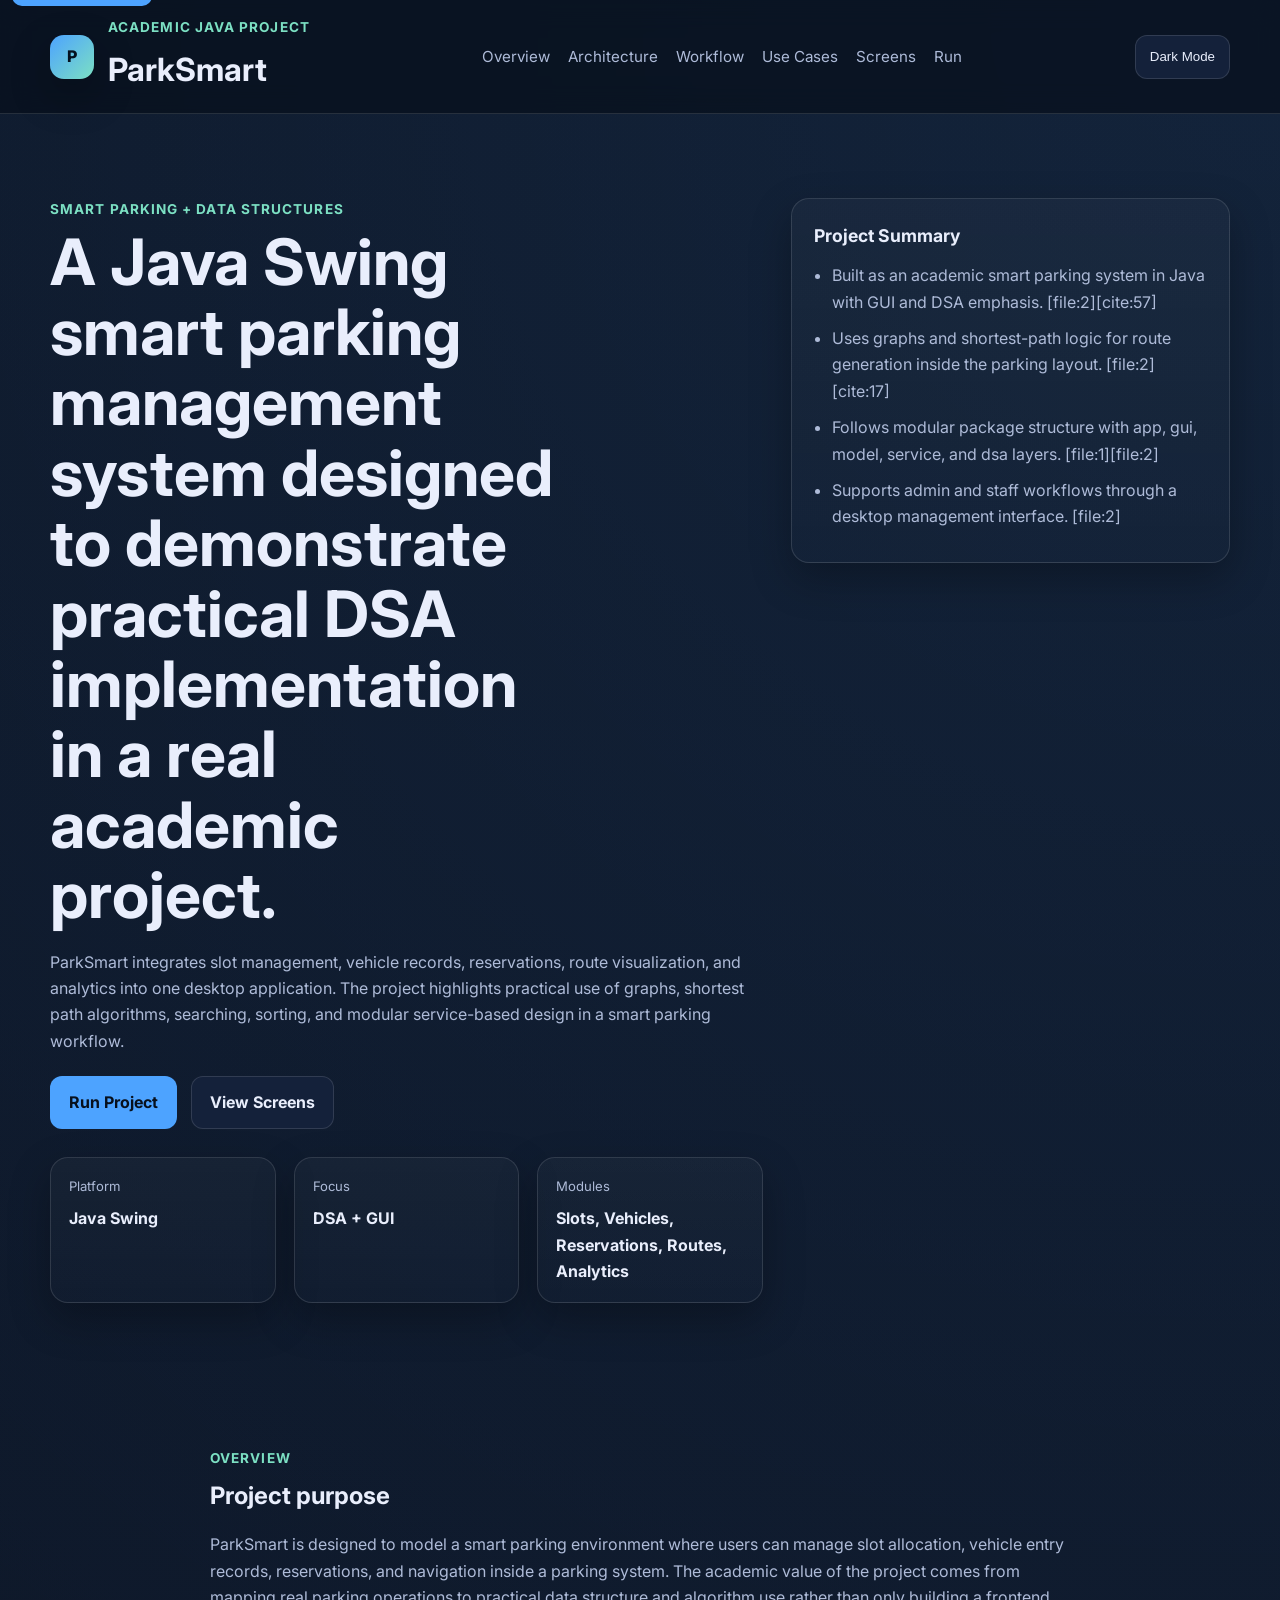
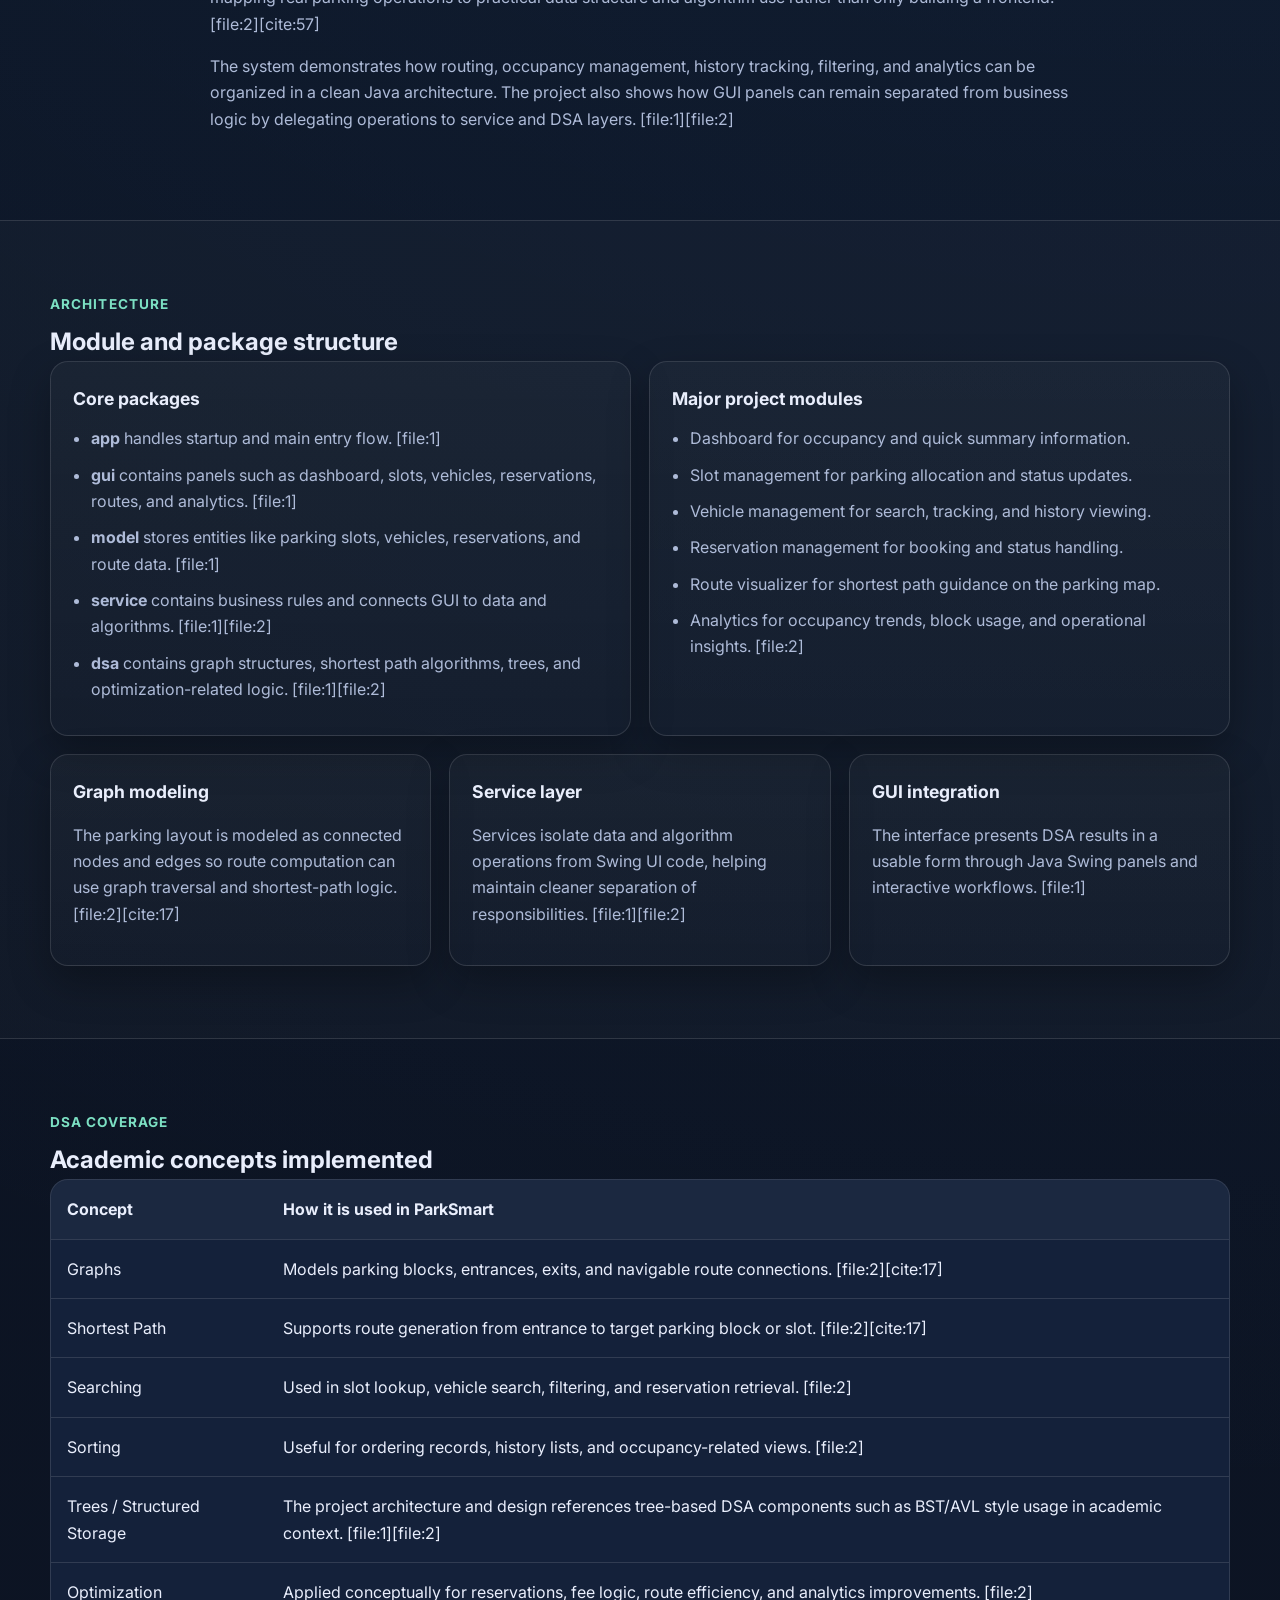
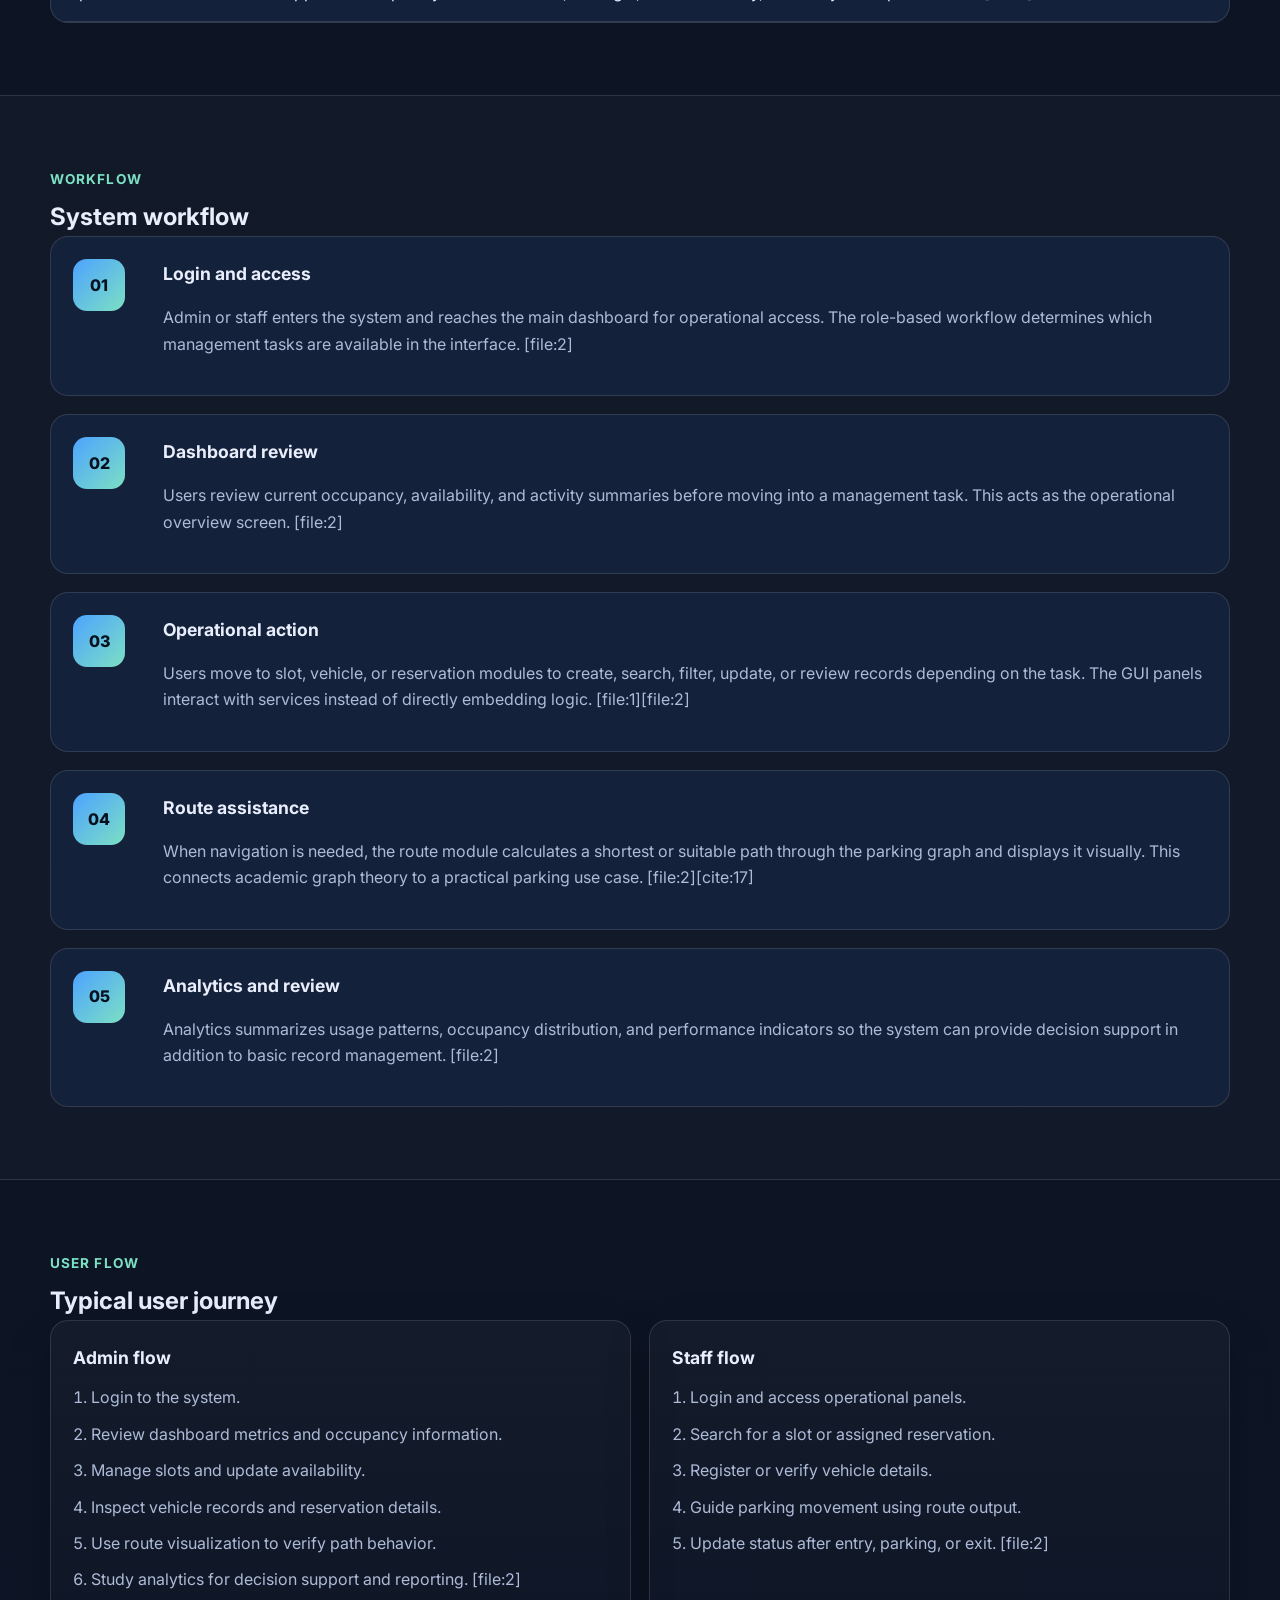
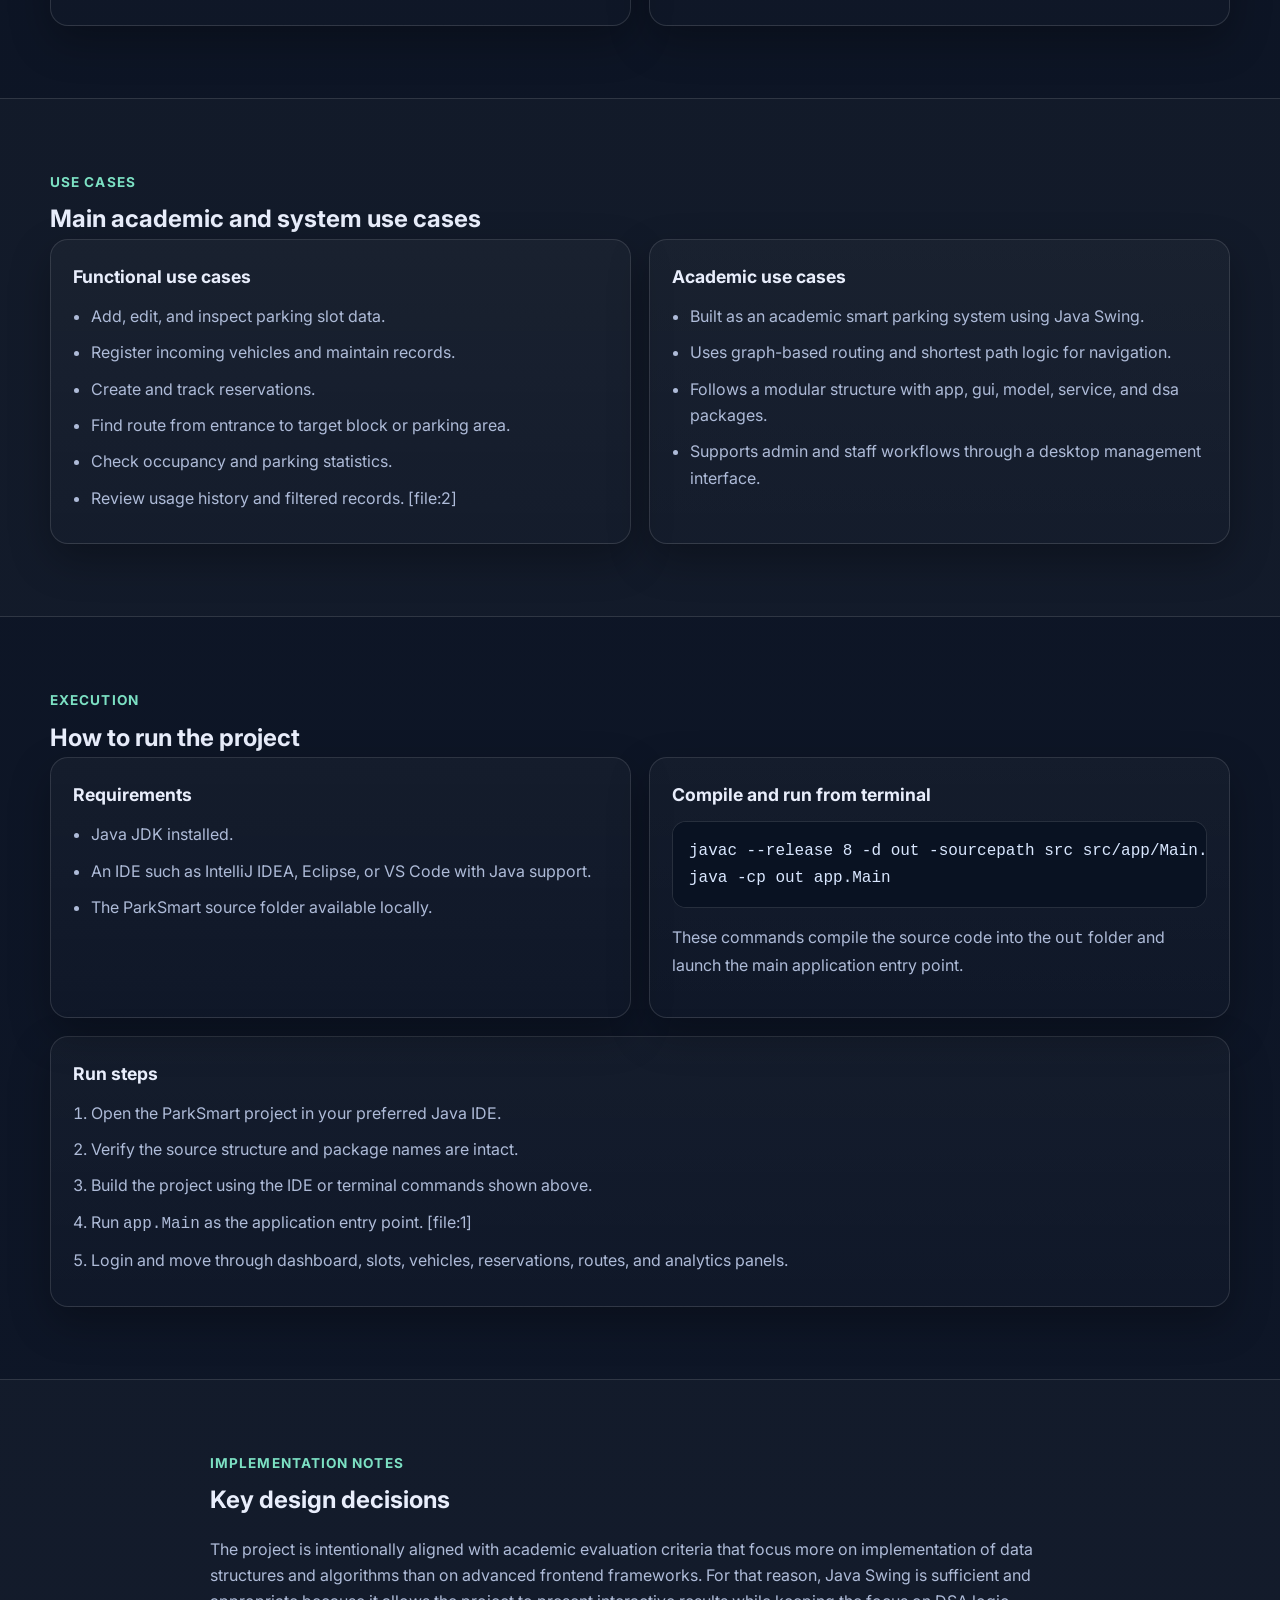
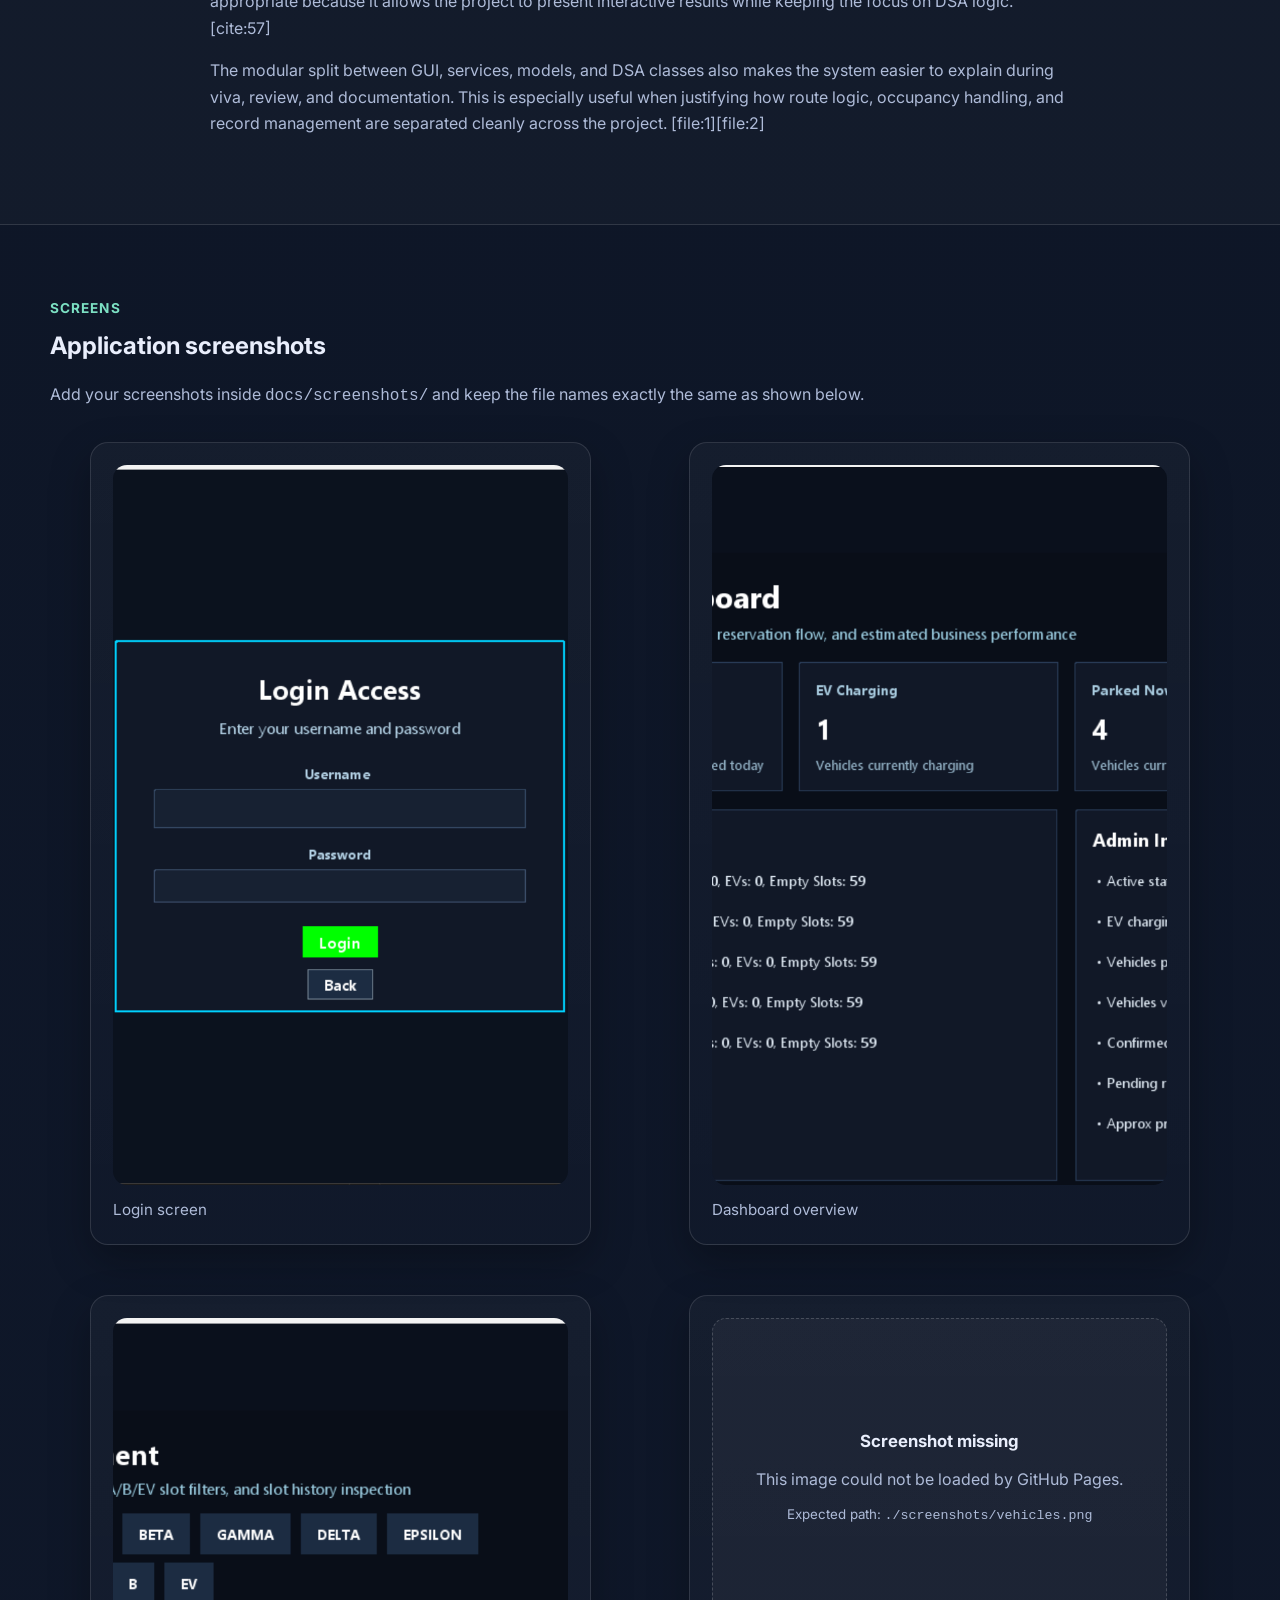
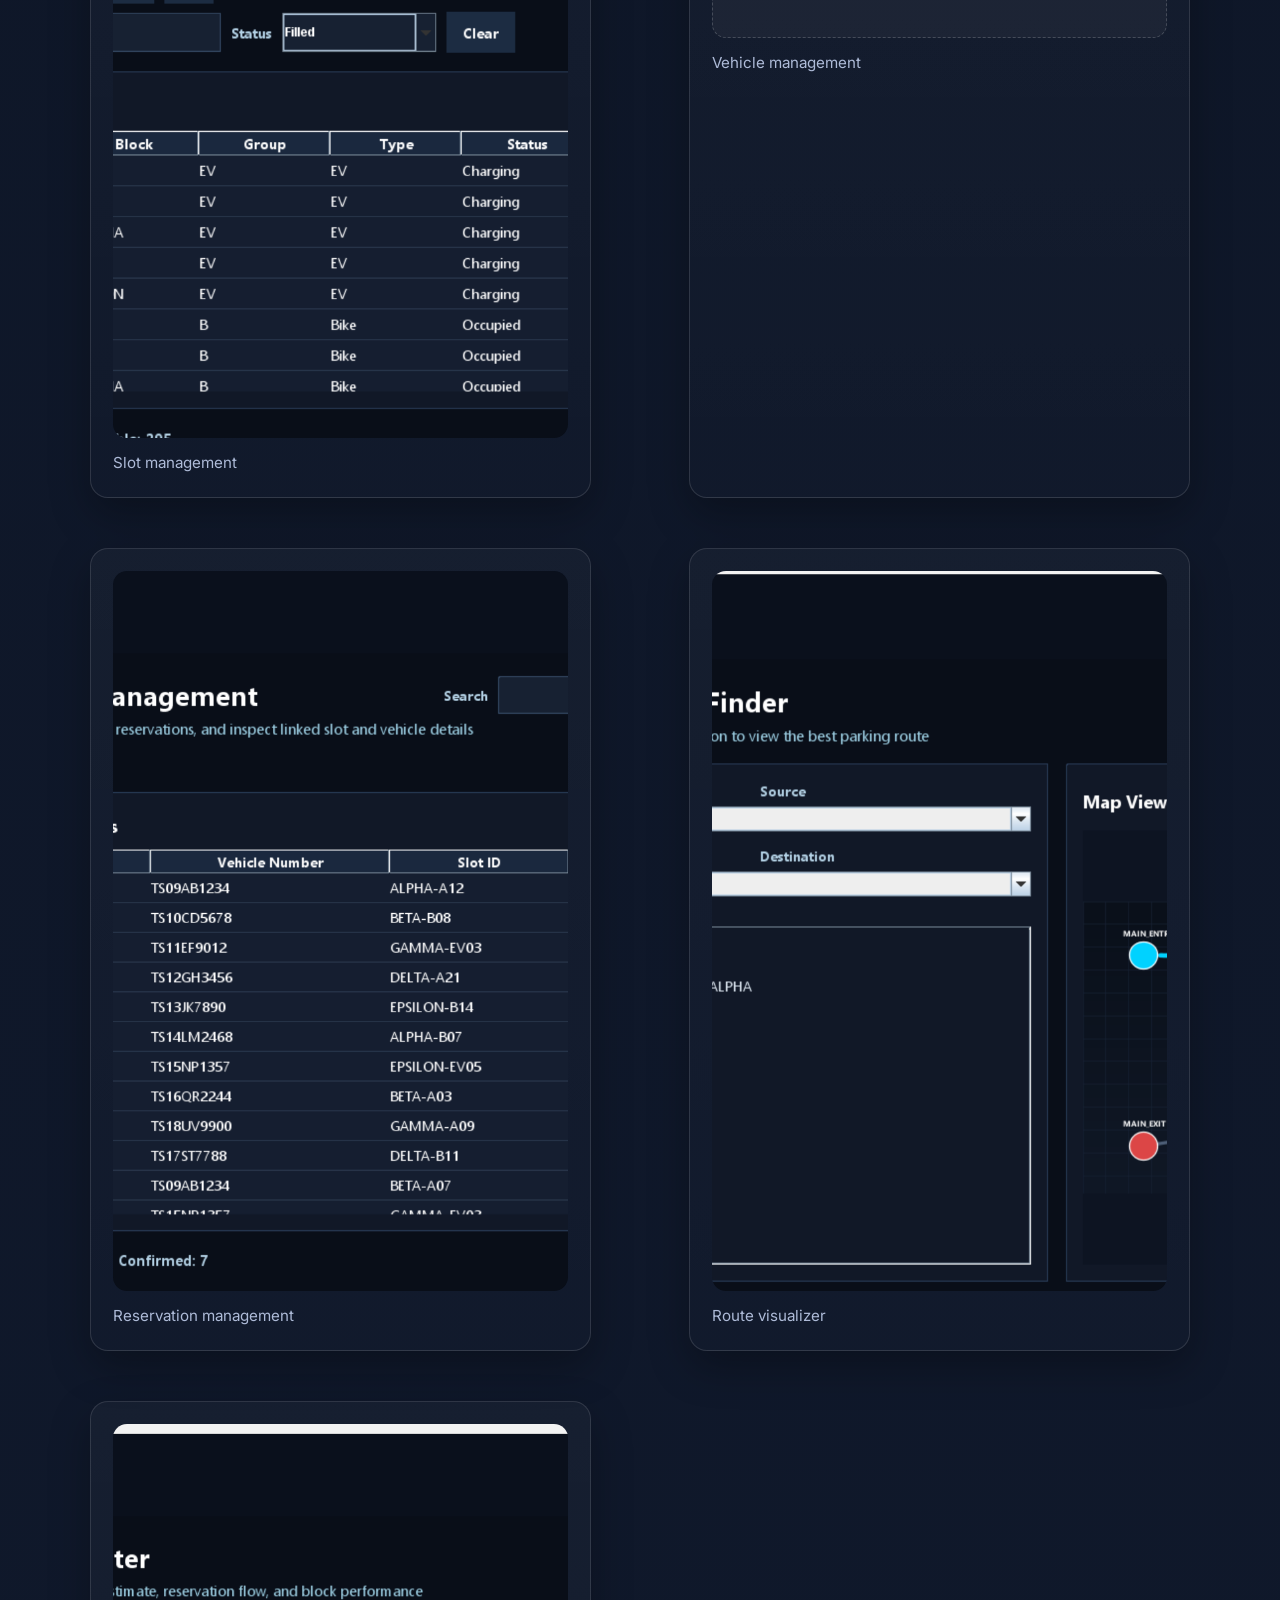
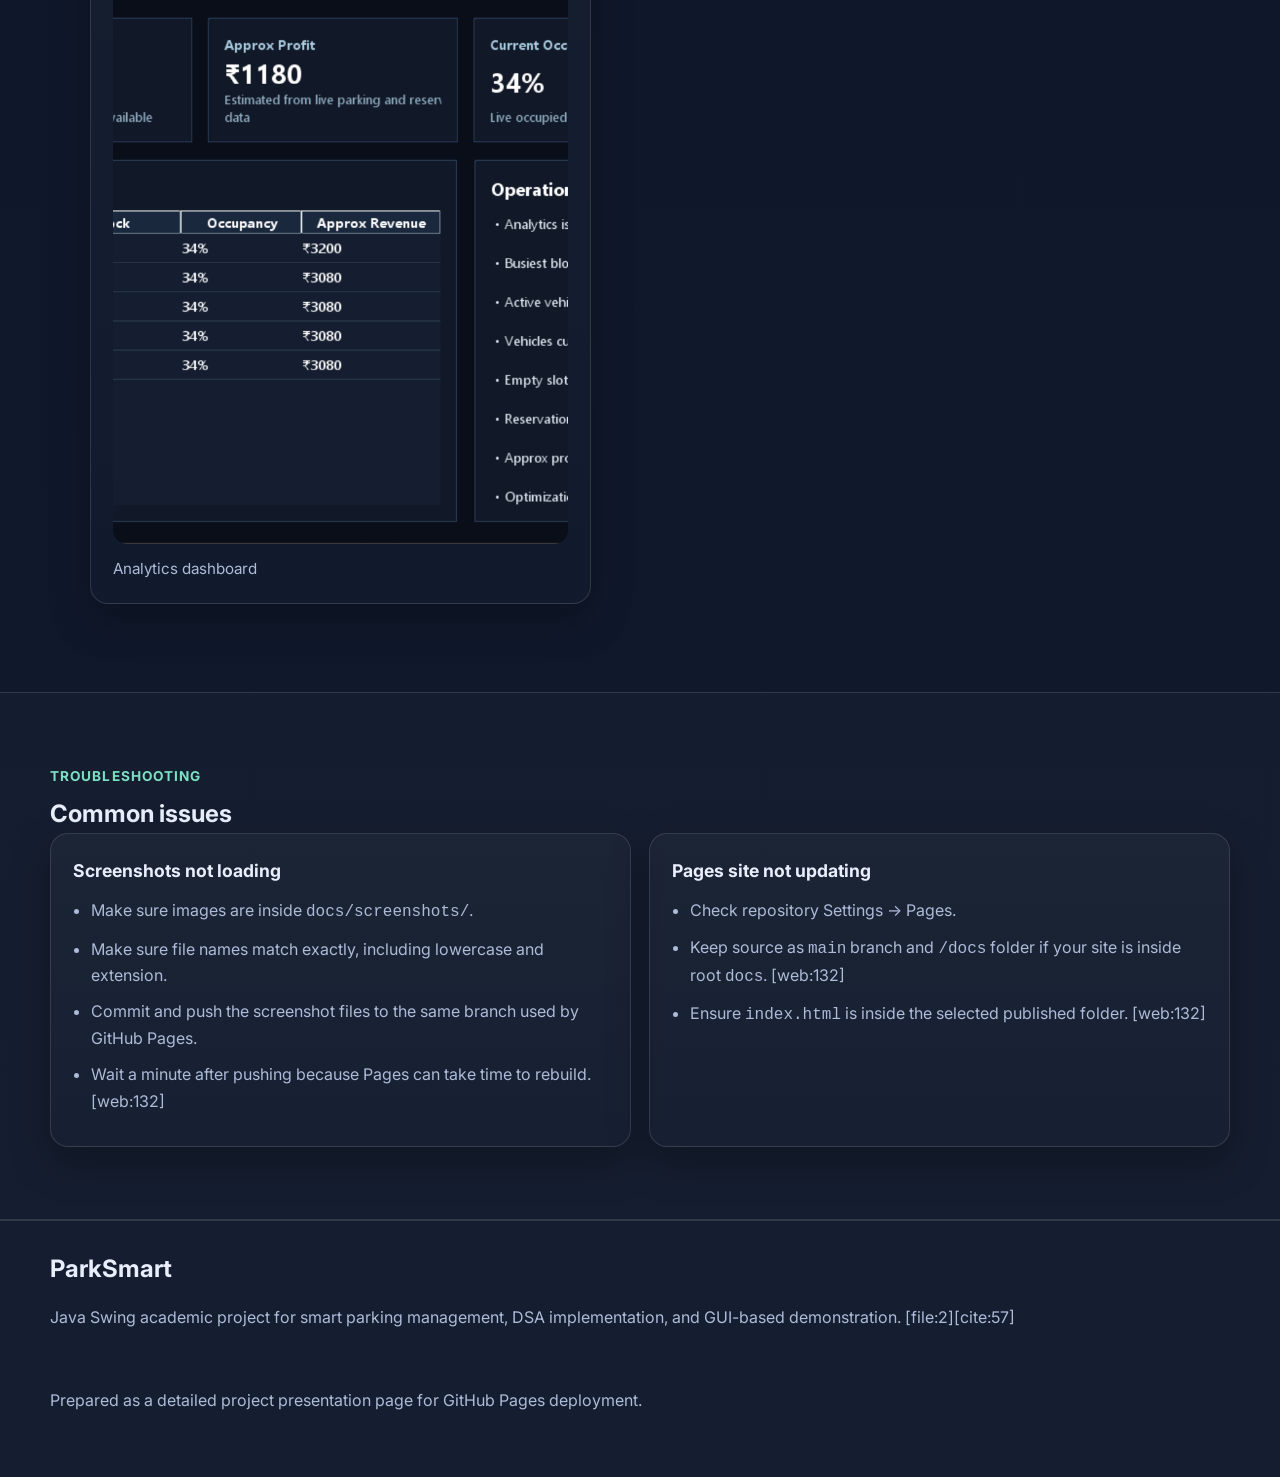
==== commit e9a1ca02: "Clean homepage content and fix screenshot handling" ====
--- a/docs/index.html
+++ b/docs/index.html
@@ -43,9 +43,9 @@
       <div class="container hero-grid">
         <div>
           <p class="section-tag">Smart Parking + Data Structures</p>
-          <h2 class="hero-title">A Java Swing parking management system built to demonstrate real DSA usage in an academic workflow.</h2>
+          <h2 class="hero-title">A Java Swing smart parking management system designed to demonstrate practical DSA implementation in a real academic project.</h2>
           <p class="hero-text">
-            ParkSmart combines parking slot administration, vehicle handling, reservation tracking, route visualization, and analytics into one desktop application. The project is designed around DSA implementation, especially graph-based routing, shortest path logic, structured data handling, searching, sorting, and modular service-driven design. [file:2][cite:57]
+            ParkSmart integrates slot management, vehicle records, reservations, route visualization, and analytics into one desktop application. The project highlights practical use of graphs, shortest path algorithms, searching, sorting, and modular service-based design in a smart parking workflow.
           </p>
 
           <div class="hero-actions">
@@ -287,12 +287,11 @@
           <article class="card">
             <h3>Academic use cases</h3>
             <ul class="info-list">
-              <li>Demonstrate graph creation and adjacency modeling. [file:2][cite:17]</li>
-              <li>Show shortest path algorithm output in a visual interface. [file:2][cite:17]</li>
-              <li>Demonstrate searching and sorting on realistic domain data. [file:2]</li>
-              <li>Show modular software design with GUI, service, model, and DSA separation. [file:1][file:2]</li>
-              <li>Present real-world application of classroom DSA concepts in a parking domain. [file:2][cite:57]</li>
-            </ul>
+                <li>Built as an academic smart parking system using Java Swing.</li>
+                <li>Uses graph-based routing and shortest path logic for navigation.</li>
+                <li>Follows a modular structure with app, gui, model, service, and dsa packages.</li>
+                <li>Supports admin and staff workflows through a desktop management interface.</li>
+              </ul>
           </article>
         </div>
       </div>
@@ -348,51 +347,51 @@
     </section>
 
     <section id="screens" class="section">
-      <div class="container">
-        <p class="section-tag">Screens</p>
-        <h2>Application screenshots</h2>
-        <p class="section-intro">
-          Place your images inside <code>docs/screenshots/</code> and keep the names exactly as used below so they render correctly on GitHub Pages.
-        </p>
-
-        <div class="gallery">
-          <figure class="shot-card">
-            <img src="screenshots/login.png" alt="ParkSmart login screen" width="1280" height="720" loading="lazy">
-            <figcaption>Login screen</figcaption>
-          </figure>
-
-          <figure class="shot-card">
-            <img src="screenshots/dashboard.png" alt="ParkSmart dashboard panel" width="1280" height="720" loading="lazy">
-            <figcaption>Dashboard panel</figcaption>
-          </figure>
-
-          <figure class="shot-card">
-            <img src="screenshots/slots.png" alt="ParkSmart slot management panel" width="1280" height="720" loading="lazy">
-            <figcaption>Slot management</figcaption>
-          </figure>
-
-          <figure class="shot-card">
-            <img src="screenshots/vehicles.png" alt="ParkSmart vehicle management panel" width="1280" height="720" loading="lazy">
-            <figcaption>Vehicle management</figcaption>
-          </figure>
-
-          <figure class="shot-card">
-            <img src="screenshots/reservations.png" alt="ParkSmart reservation management panel" width="1280" height="720" loading="lazy">
-            <figcaption>Reservation management</figcaption>
-          </figure>
-
-          <figure class="shot-card">
-            <img src="screenshots/routes.png" alt="ParkSmart route visualizer panel" width="1280" height="720" loading="lazy">
-            <figcaption>Route visualizer</figcaption>
-          </figure>
-
-          <figure class="shot-card">
-            <img src="screenshots/analytics.png" alt="ParkSmart analytics panel" width="1280" height="720" loading="lazy">
-            <figcaption>Analytics panel</figcaption>
-          </figure>
-        </div>
-      </div>
-    </section>
+        <div class="container">
+          <p class="section-tag">Screens</p>
+          <h2>Application screenshots</h2>
+          <p class="section-intro">
+            Add your screenshots inside <code>docs/screenshots/</code> and keep the file names exactly the same as shown below.
+          </p>
+      
+          <div class="gallery">
+            <figure class="shot-card">
+              <img src="./screenshots/login.png" alt="ParkSmart login screen" width="1280" height="720" loading="lazy">
+              <figcaption>Login screen</figcaption>
+            </figure>
+      
+            <figure class="shot-card">
+              <img src="./screenshots/dashboard.png" alt="ParkSmart dashboard overview" width="1280" height="720" loading="lazy">
+              <figcaption>Dashboard overview</figcaption>
+            </figure>
+      
+            <figure class="shot-card">
+              <img src="./screenshots/slots.png" alt="ParkSmart slot management module" width="1280" height="720" loading="lazy">
+              <figcaption>Slot management</figcaption>
+            </figure>
+      
+            <figure class="shot-card">
+              <img src="./screenshots/vehicles.png" alt="ParkSmart vehicle management module" width="1280" height="720" loading="lazy">
+              <figcaption>Vehicle management</figcaption>
+            </figure>
+      
+            <figure class="shot-card">
+              <img src="./screenshots/reservations.png" alt="ParkSmart reservation management module" width="1280" height="720" loading="lazy">
+              <figcaption>Reservation management</figcaption>
+            </figure>
+      
+            <figure class="shot-card">
+              <img src="./screenshots/routes.png" alt="ParkSmart route visualizer module" width="1280" height="720" loading="lazy">
+              <figcaption>Route visualizer</figcaption>
+            </figure>
+      
+            <figure class="shot-card">
+              <img src="./screenshots/analytics.png" alt="ParkSmart analytics dashboard" width="1280" height="720" loading="lazy">
+              <figcaption>Analytics dashboard</figcaption>
+            </figure>
+          </div>
+        </div>
+      </section>
 
     <section class="section alt-section">
       <div class="container">
--- a/docs/style.css
+++ b/docs/style.css
@@ -439,4 +439,32 @@
   .hero {
     padding-top: 56px;
   }
-}+}
+
+.missing-shot {
+    min-height: 320px;
+    border-radius: 14px;
+    display: grid;
+    place-items: center;
+    background: rgba(255, 255, 255, 0.04);
+    border: 1px dashed rgba(255, 255, 255, 0.18);
+    color: var(--muted);
+    text-align: center;
+    padding: 24px;
+  }
+  
+  .missing-shot-inner strong {
+    display: block;
+    color: var(--text);
+    margin-bottom: 10px;
+    font-size: 1.05rem;
+  }
+  
+  .missing-shot-inner p {
+    margin: 0 0 8px;
+  }
+  
+  .missing-shot-inner small,
+  .missing-shot-inner code {
+    word-break: break-word;
+  }
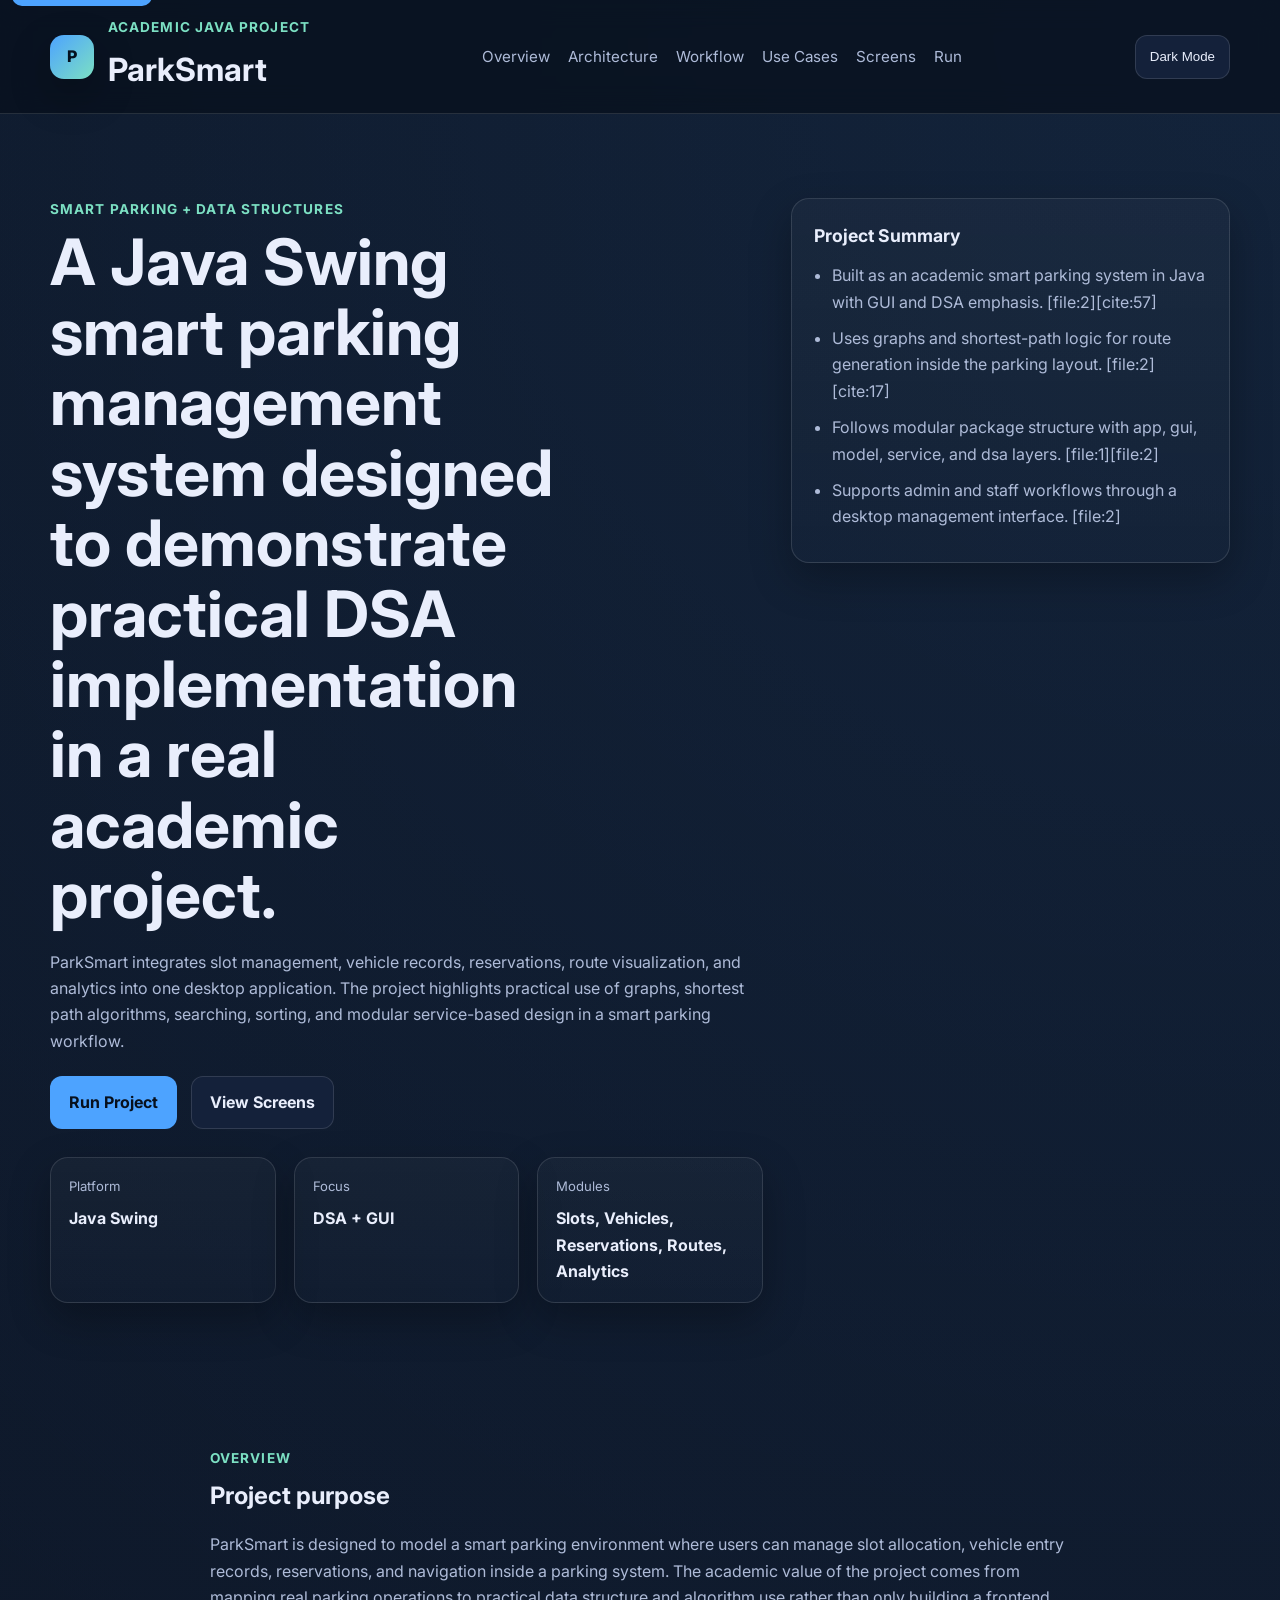
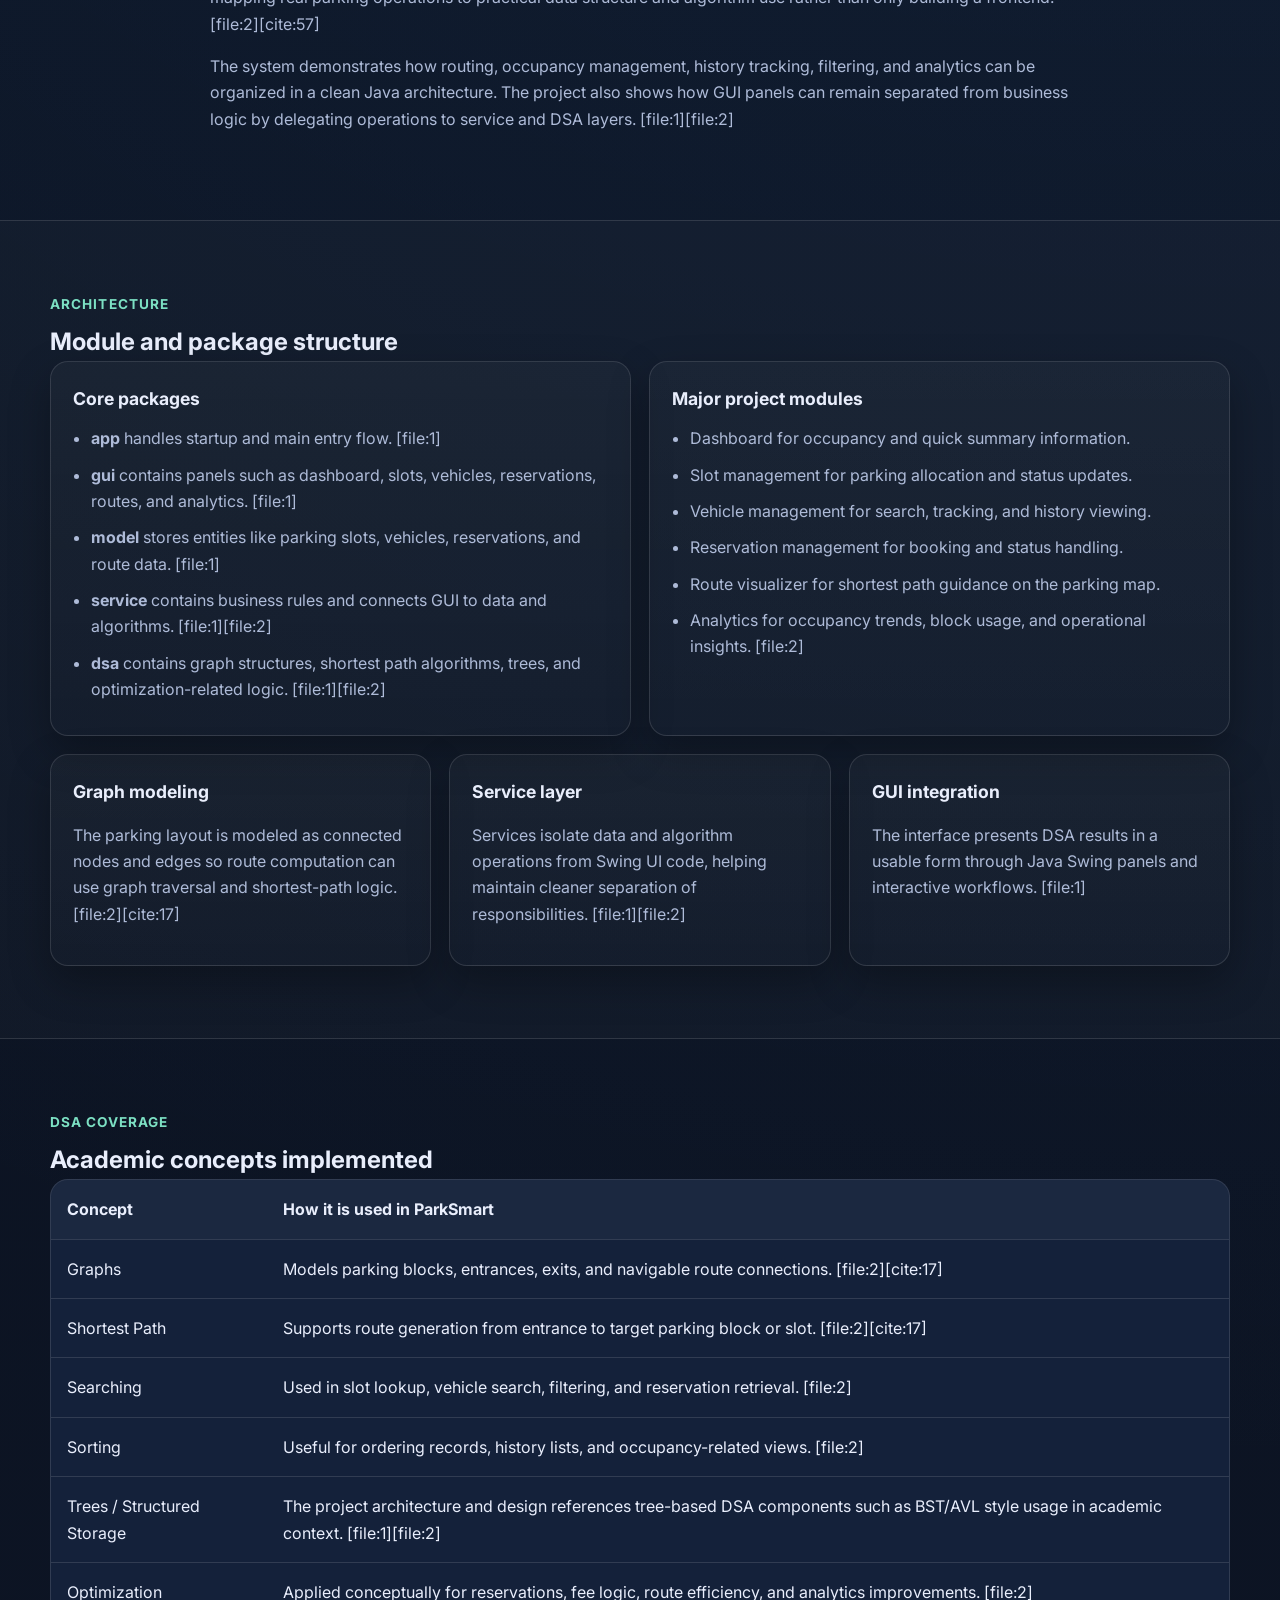
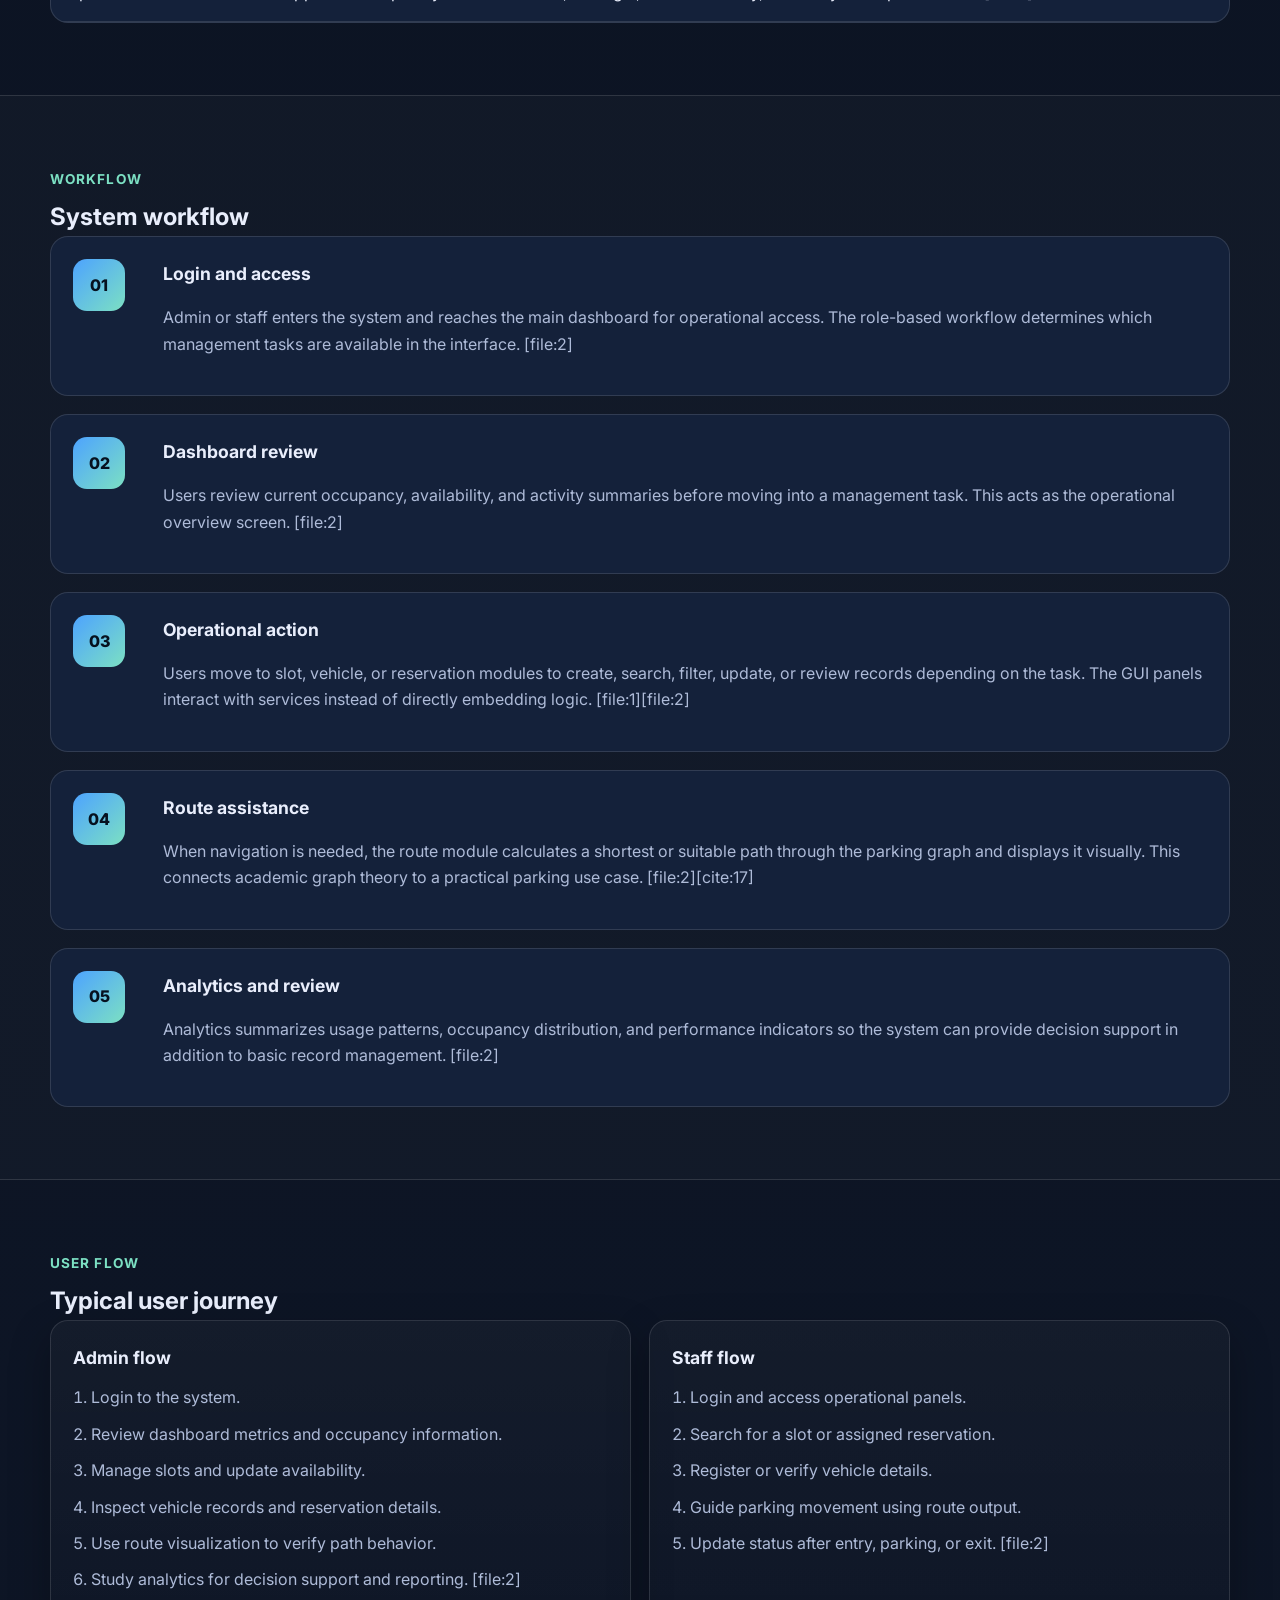
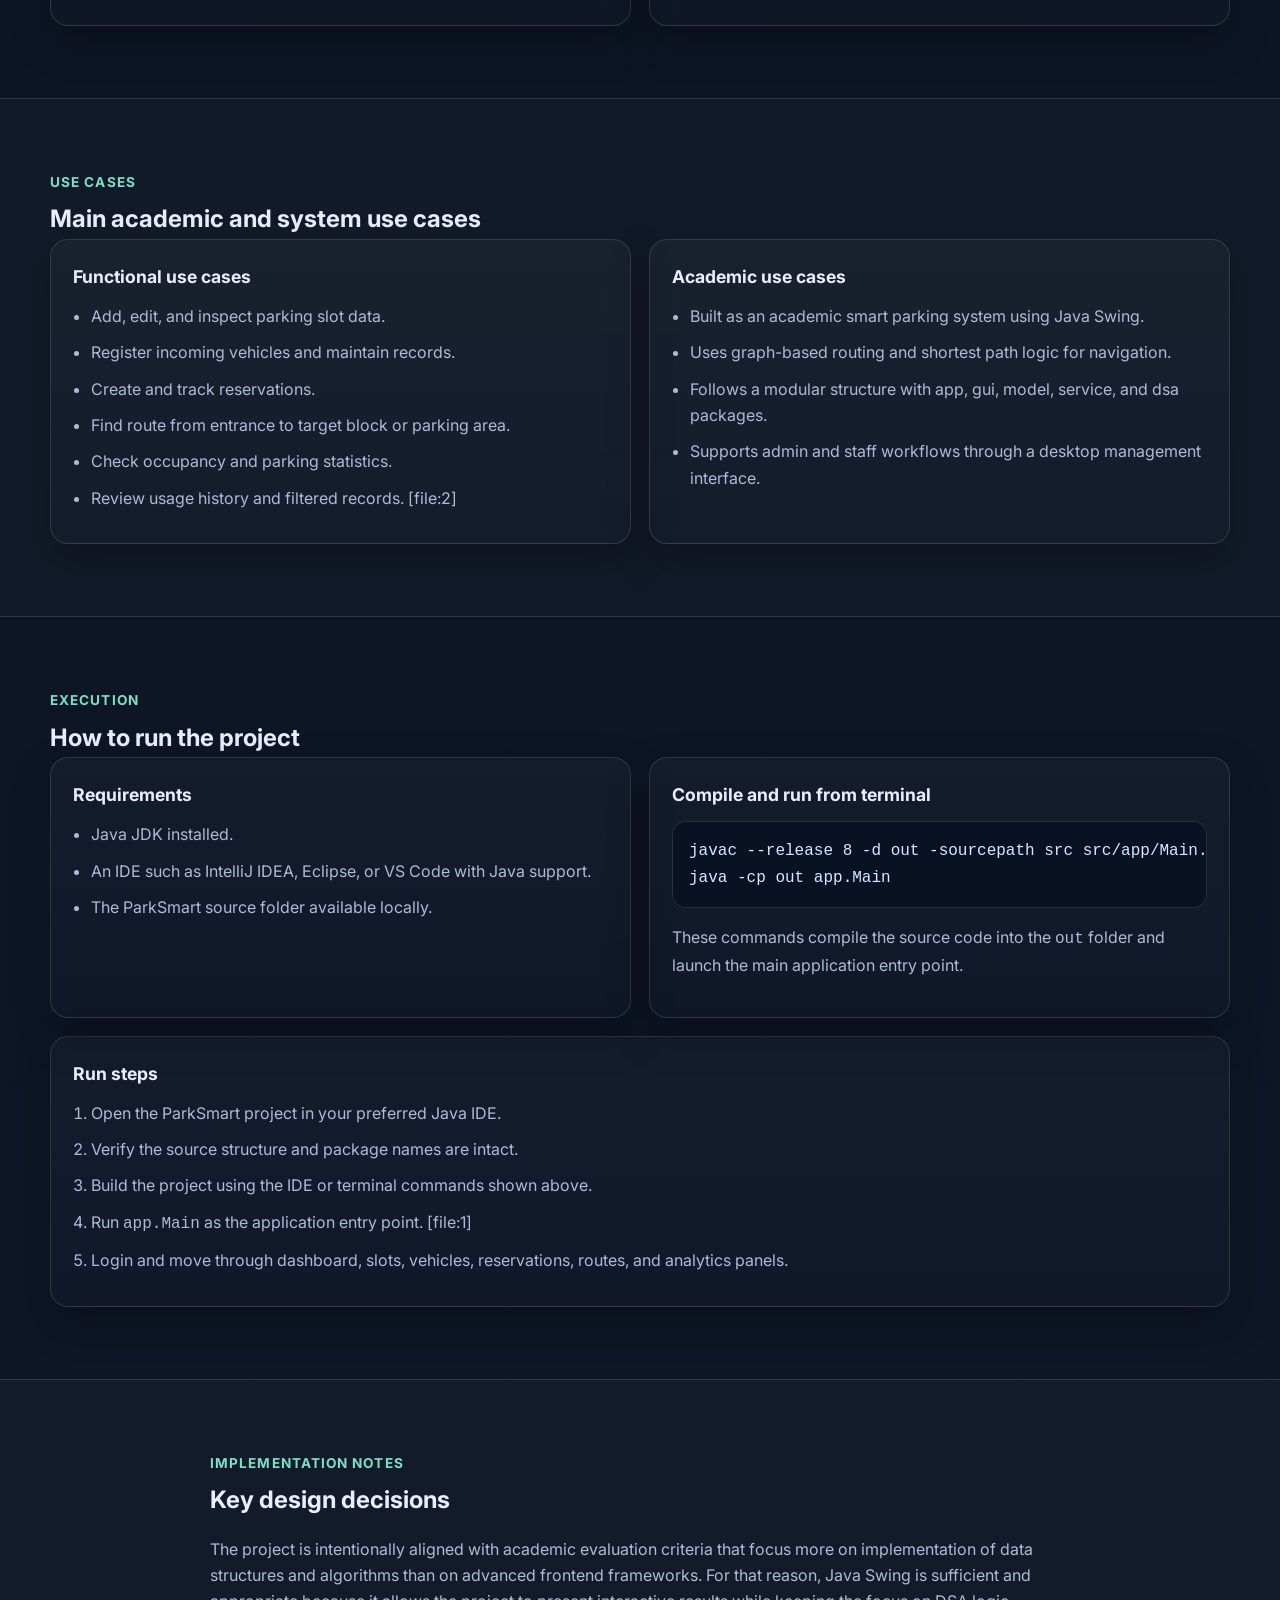
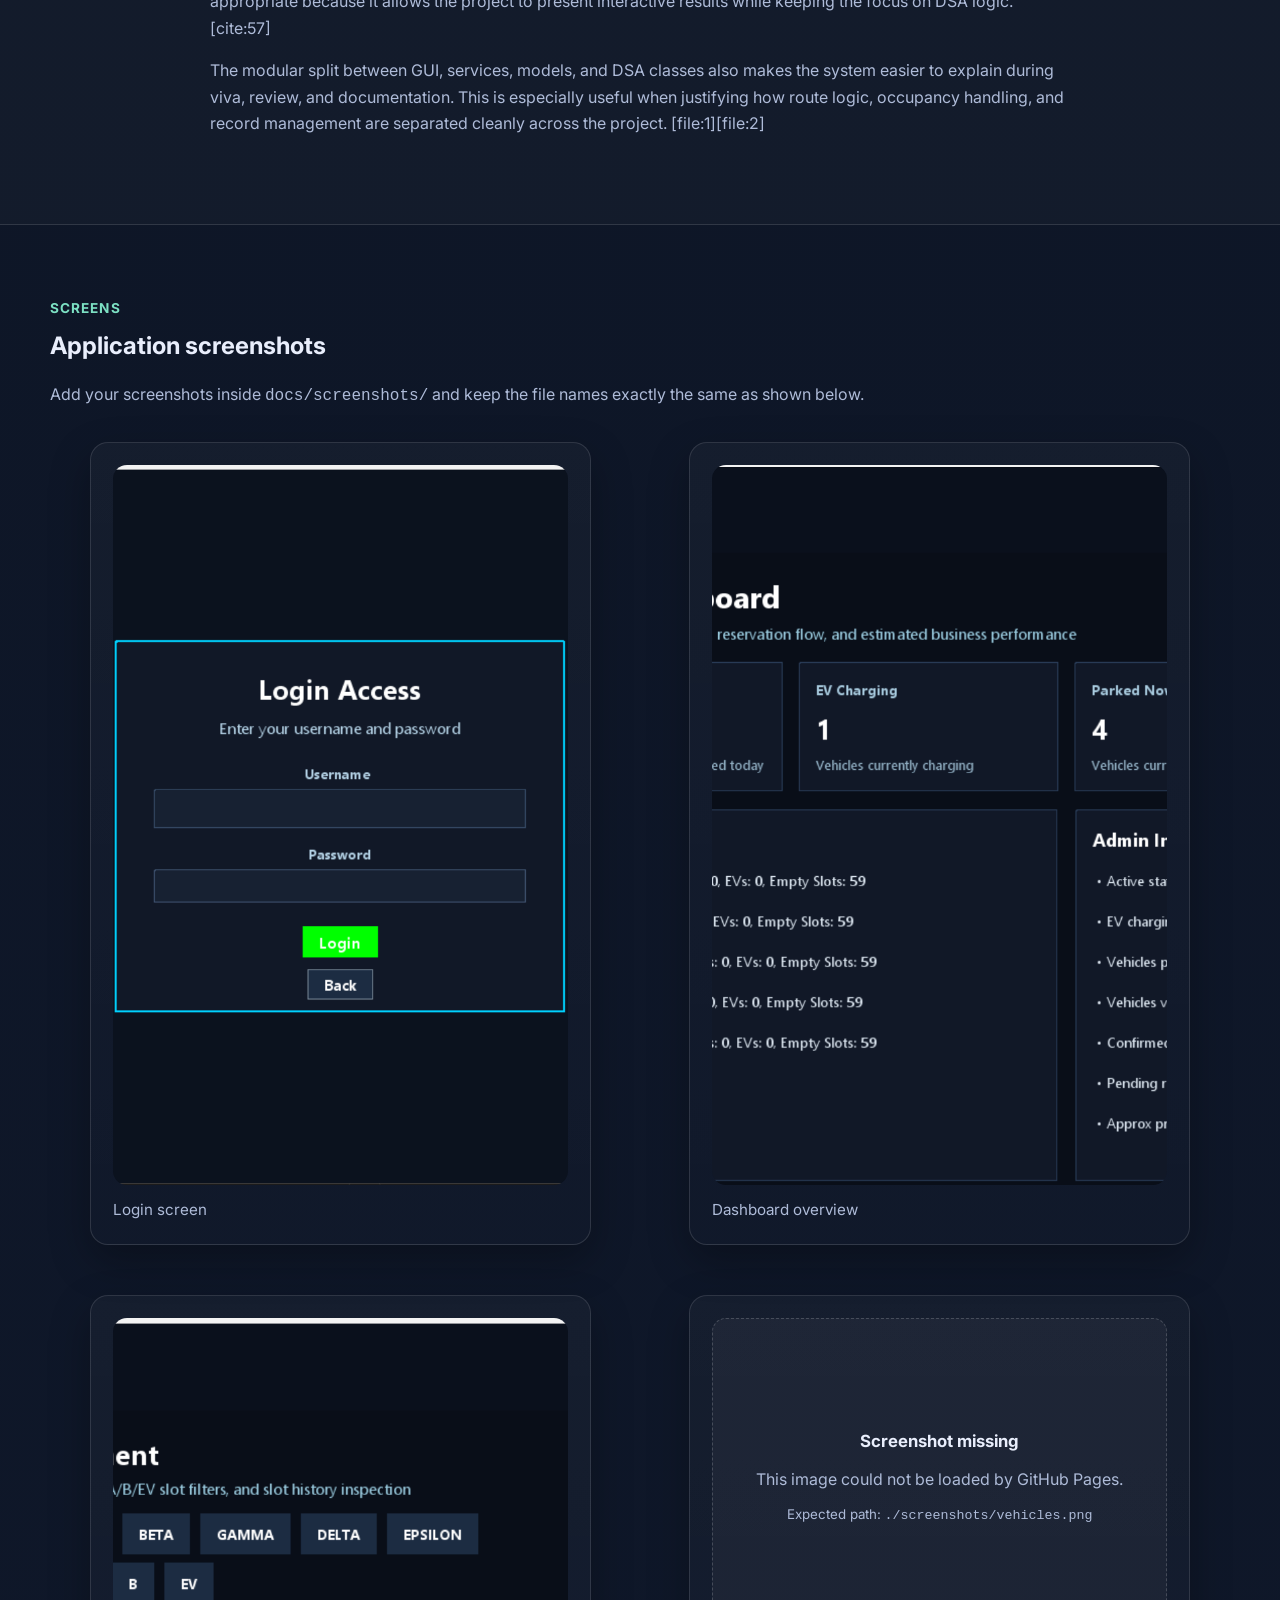
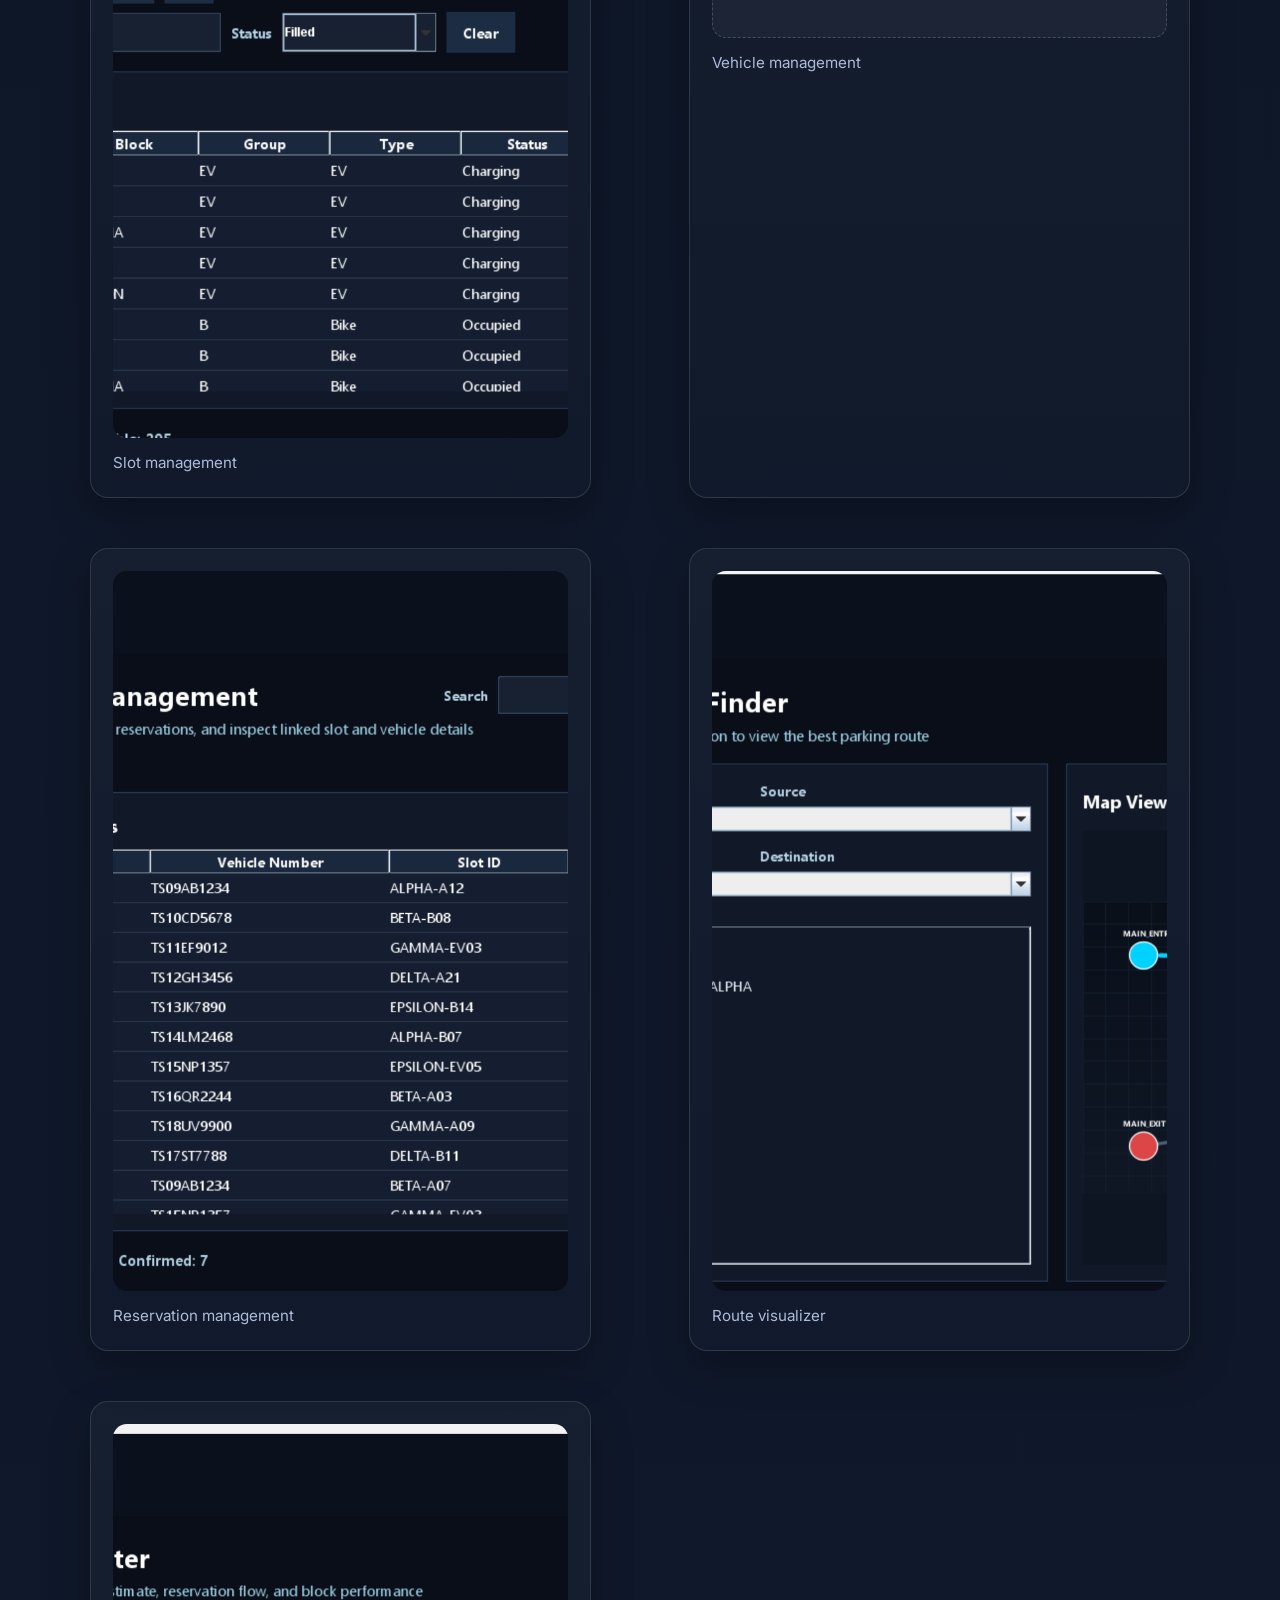
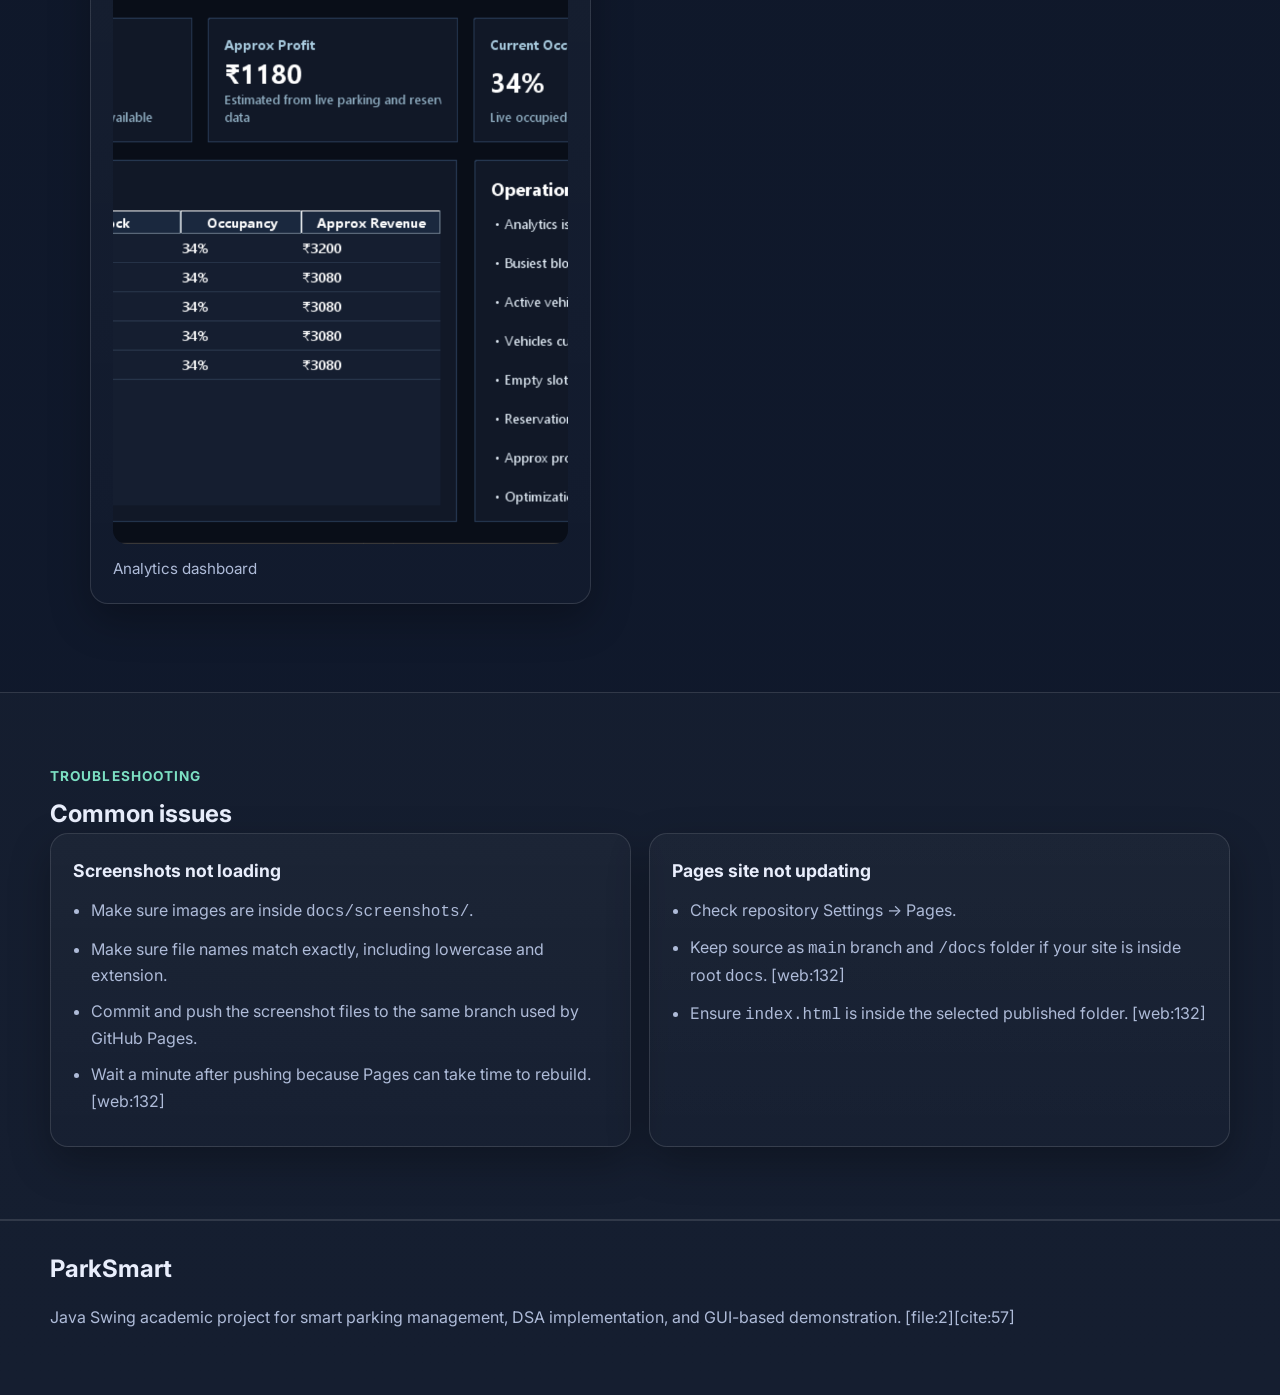
==== commit ba16f090: "CASE STUDY IMPLEMENTATION as an assignment for the course DSA2" ====
--- a/docs/index.html
+++ b/docs/index.html
@@ -428,9 +428,6 @@
         <h2>ParkSmart</h2>
         <p>Java Swing academic project for smart parking management, DSA implementation, and GUI-based demonstration. [file:2][cite:57]</p>
       </div>
-      <div>
-        <p class="footer-note">Prepared as a detailed project presentation page for GitHub Pages deployment.</p>
-      </div>
     </div>
   </footer>
 
